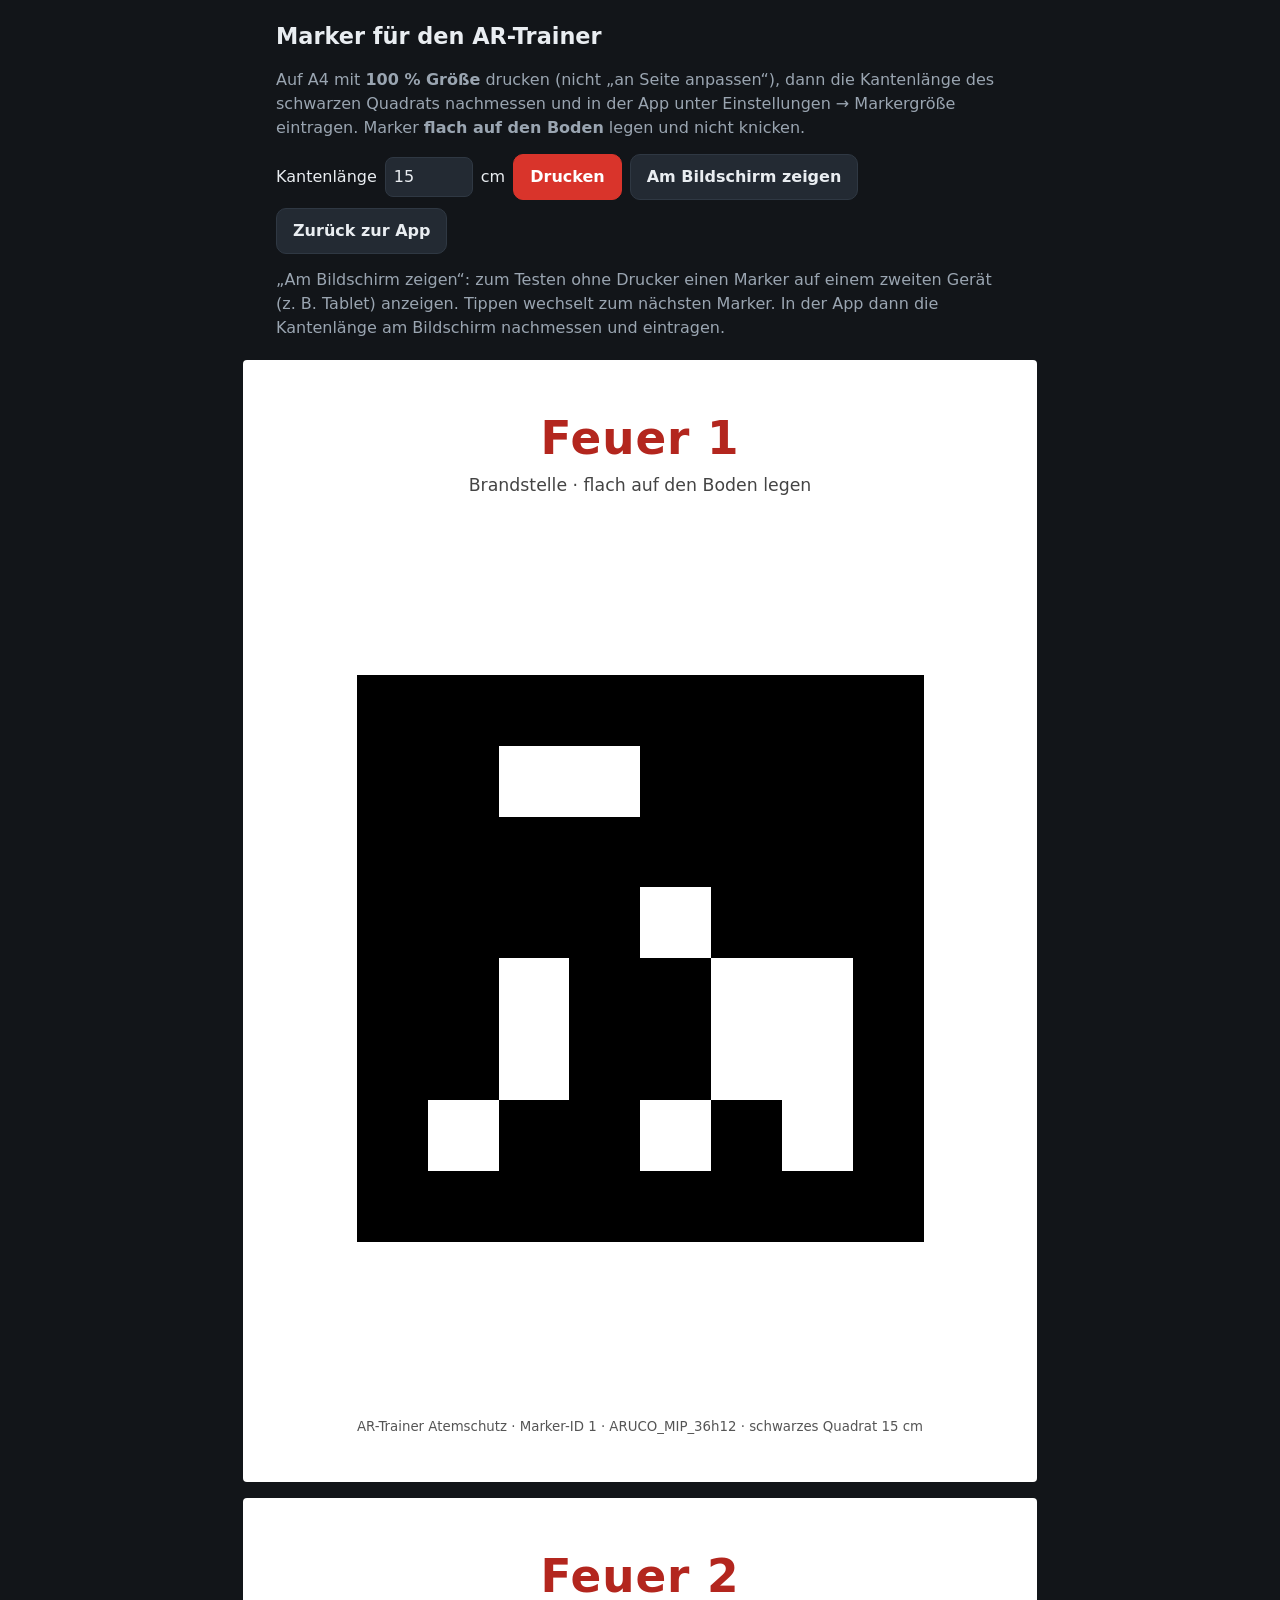
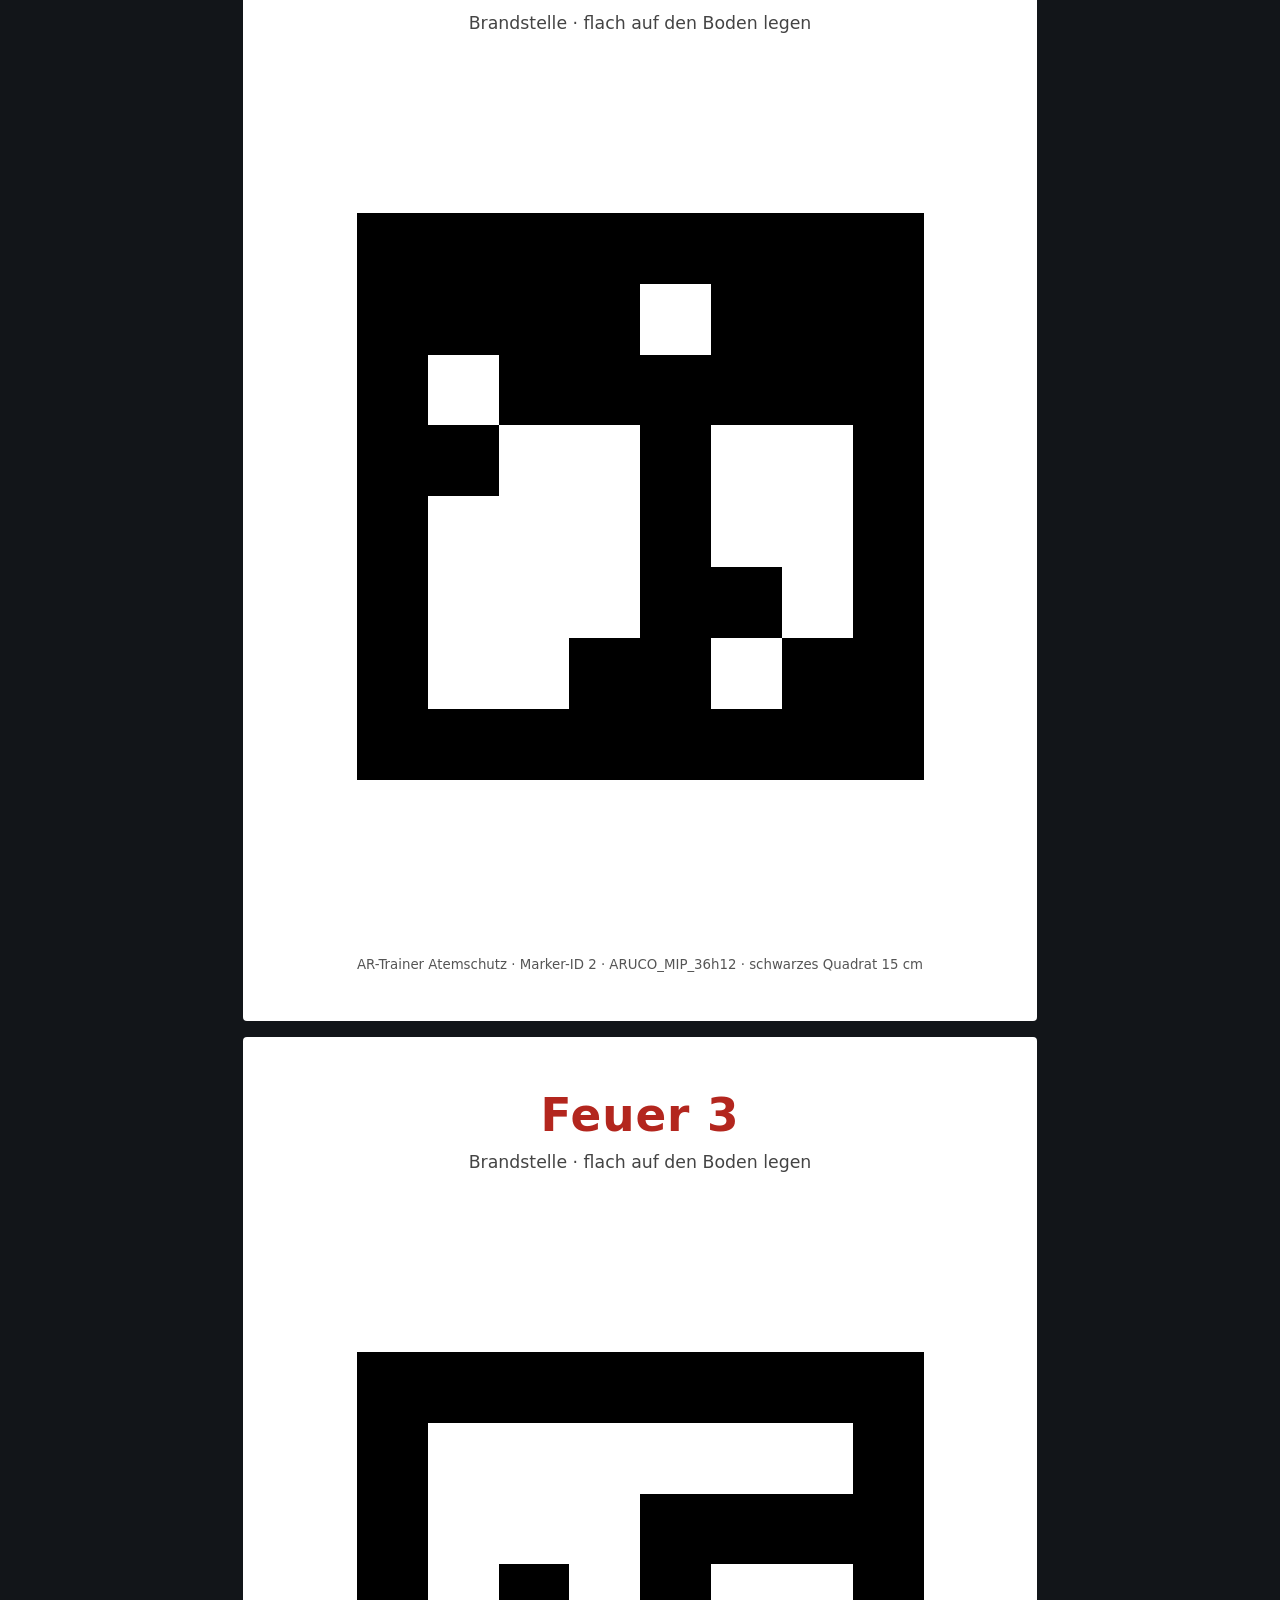
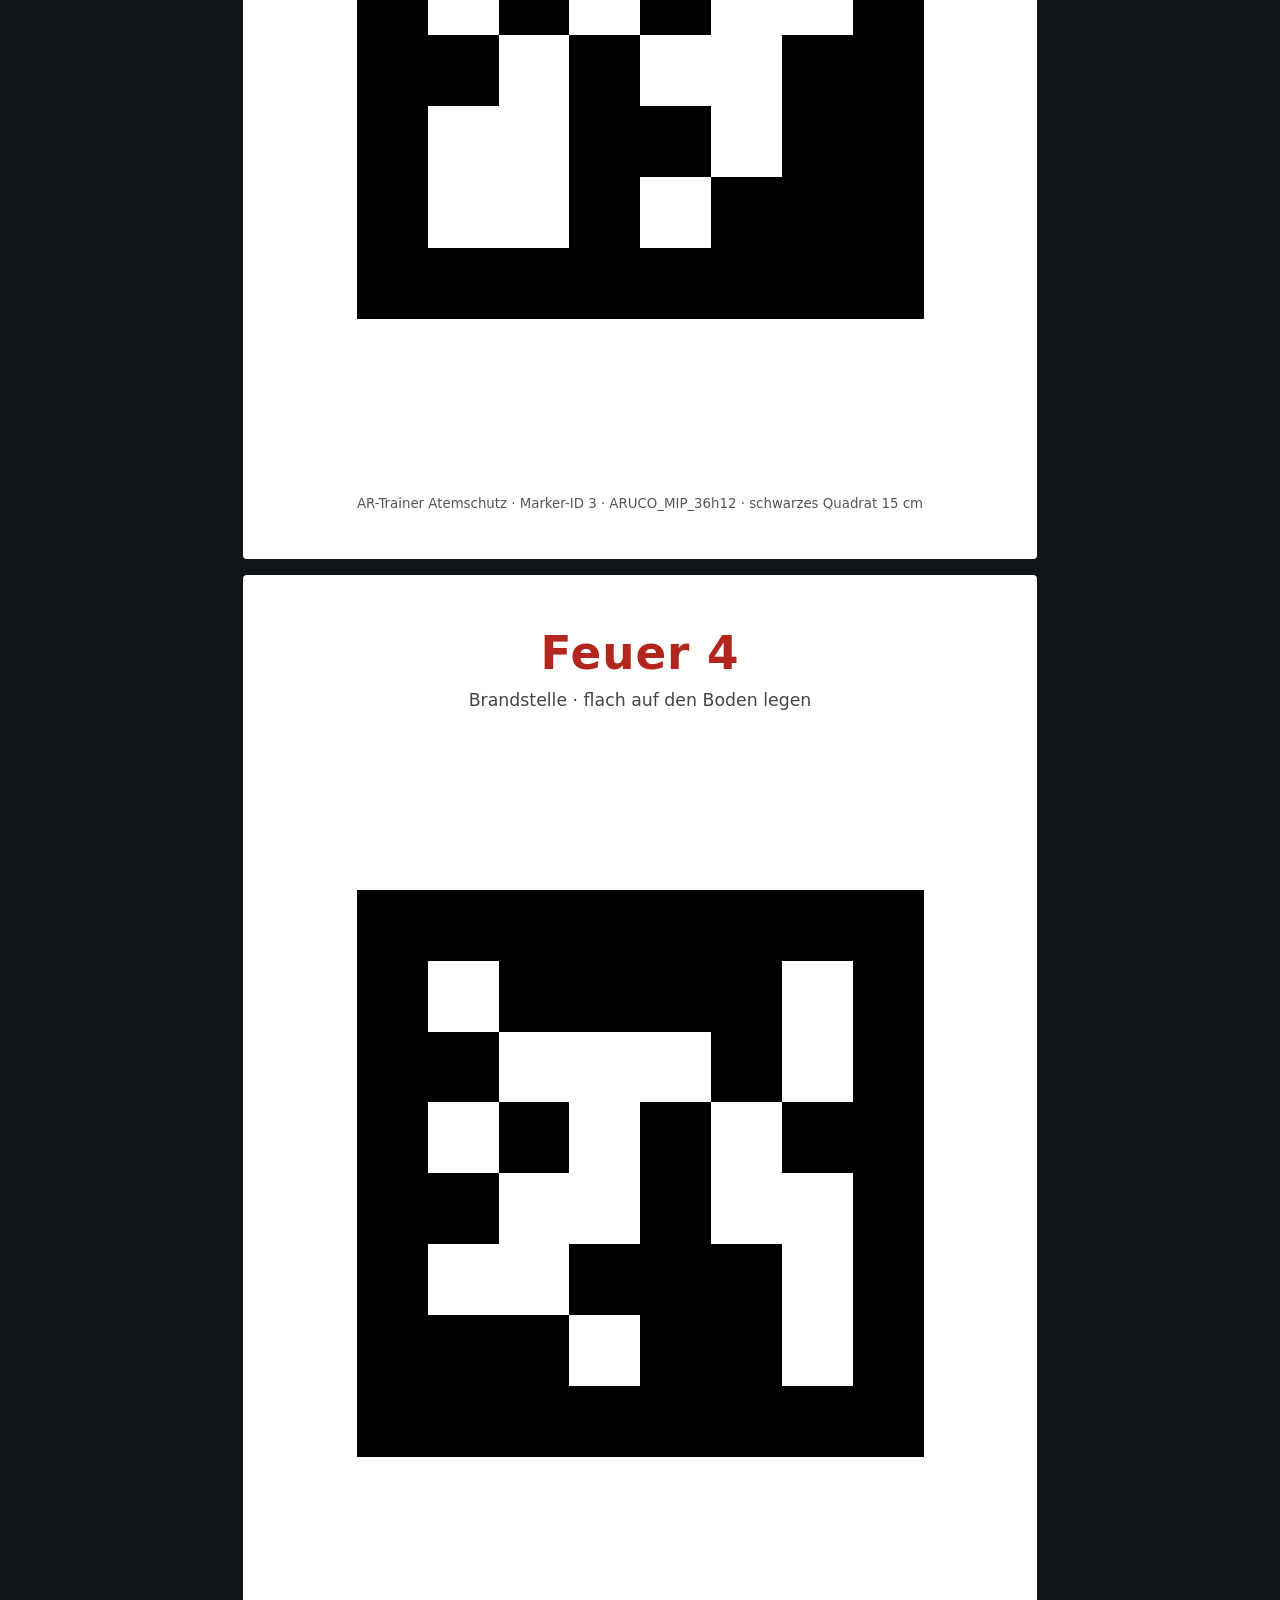
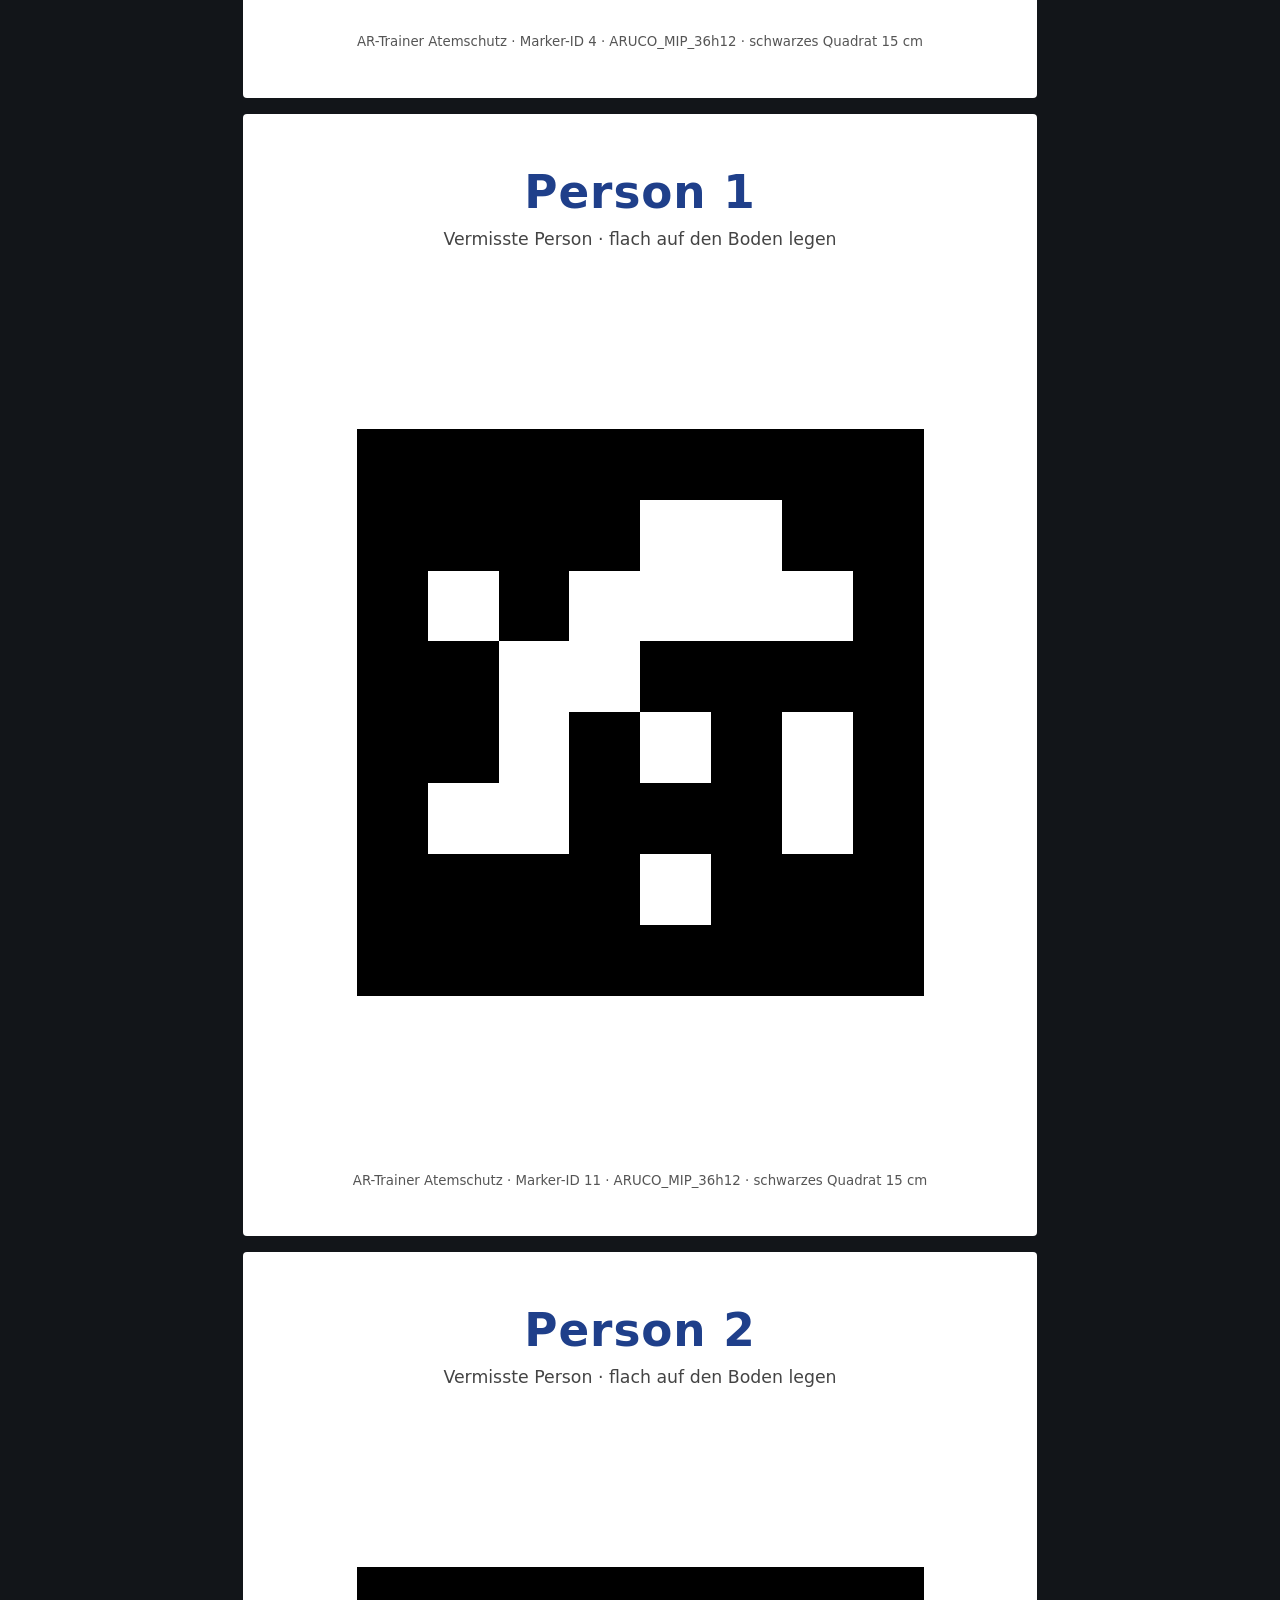
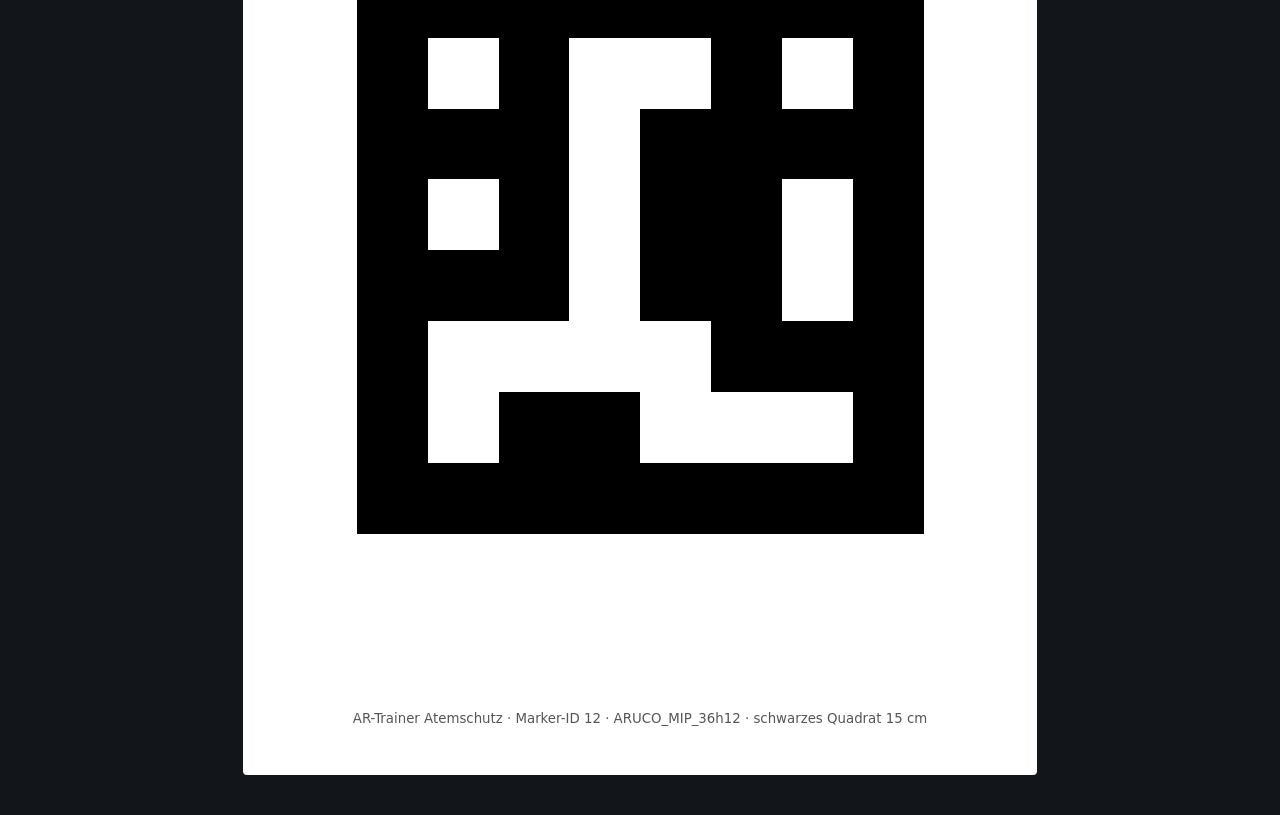
==== marker.html @ 74ca438f "AR-Trainer Atemschutz: PWA-Mockup Browser-based mockup for breathing-apparatus cold training with a " ====
<!doctype html>
<html lang="de">
<head>
  <meta charset="utf-8">
  <meta name="viewport" content="width=device-width,initial-scale=1,viewport-fit=cover">
  <meta name="theme-color" content="#121519">
  <title>Marker – AR-Trainer Atemschutz</title>
  <link rel="icon" href="icons/icon-192.png">
  <style>
    /* Bildschirm: dunkle Bedienleiste wie in der App. Druck: nur die weißen A4-Seiten. */
    :root {
      --bg: #121519;
      --surface: #1b2027;
      --line: #2f3843;
      --text: #e9edf1;
      --muted: #9aa5b1;
      --signal: #d9342b;
      --font: system-ui, -apple-system, "Segoe UI", Roboto, "Helvetica Neue", Arial, sans-serif;
      color-scheme: dark;
    }
    * { box-sizing: border-box; }
    body { margin: 0; background: var(--bg); color: var(--text); font: 16px/1.5 var(--font); }
    .tools { max-width: 760px; margin: 0 auto; padding: 20px 16px; display: grid; gap: 14px; }
    h1 { margin: 0; font-size: 1.4rem; text-wrap: balance; }
    p { margin: 0; color: var(--muted); }
    .row { display: flex; flex-wrap: wrap; gap: 8px; }
    .btn { min-height: 46px; padding: 10px 16px; border-radius: 10px; border: 1px solid var(--line); background: #232a33; color: var(--text); font: 600 1rem var(--font); cursor: pointer; text-decoration: none; display: inline-flex; align-items: center; }
    .btn.primary { background: var(--signal); border-color: var(--signal); color: #fff; }
    .btn:focus-visible { outline: 3px solid #c6f24e; outline-offset: 2px; }
    label { display: flex; gap: 8px; align-items: center; color: var(--text); }
    input[type="number"] { width: 5.5em; min-height: 40px; border-radius: 8px; border: 1px solid var(--line); background: #232a33; color: var(--text); font: inherit; padding: 4px 8px; }
    .pages { display: grid; gap: 16px; justify-items: center; padding: 0 16px 40px; }
    .page {
      width: min(100%, 210mm);
      aspect-ratio: 210 / 297;
      background: #fff;
      color: #111;
      display: grid;
      grid-template-rows: auto 1fr auto;
      justify-items: center;
      align-items: center;
      padding: 12mm 10mm;
      border-radius: 4px;
    }
    .page > div:first-child { text-align: center; }
    .page h2 { margin: 0; font-size: 34pt; letter-spacing: 0.02em; }
    .page .kind { font-size: 13pt; color: #444; text-align: center; }
    .page .code { width: var(--size, 18cm); max-width: 100%; aspect-ratio: 1; }
    .page .code svg { width: 100%; height: 100%; display: block; shape-rendering: crispEdges; }
    .page .meta { font-size: 10pt; color: #555; text-align: center; }
    .page.fire h2 { color: #b3261e; }
    .page.person h2 { color: #1f3f8a; }

    /* Bildschirm-Modus zum Testen ohne Drucker */
    .show { position: fixed; inset: 0; background: #fff; display: grid; place-items: center; z-index: 10; }
    .show .code { width: min(80vmin, 100%); aspect-ratio: 1; }
    .show .code svg { width: 100%; height: 100%; shape-rendering: crispEdges; }
    .show .cap { position: fixed; bottom: 12px; left: 0; right: 0; text-align: center; color: #333; font: 600 1.1rem var(--font); }

    @media print {
      @page { size: A4 portrait; margin: 0; }
      body { background: #fff; }
      .tools, .show { display: none !important; }
      .pages { padding: 0; gap: 0; }
      .page { width: 210mm; height: 297mm; aspect-ratio: auto; border-radius: 0; break-after: page; }
      .page .code { max-width: none; }
    }
  </style>
</head>
<body>
  <div class="tools">
    <h1>Marker für den AR-Trainer</h1>
    <p>Auf A4 mit <strong>100 % Größe</strong> drucken (nicht „an Seite anpassen“), dann die Kantenlänge des schwarzen Quadrats nachmessen und in der App unter Einstellungen → Markergröße eintragen. Marker <strong>flach auf den Boden</strong> legen und nicht knicken.</p>
    <div class="row">
      <label for="size">Kantenlänge <input id="size" type="number" min="5" max="15" step="0.5" value="15"> cm</label>
      <button id="btn-print" class="btn primary" type="button">Drucken</button>
      <button id="btn-show" class="btn" type="button">Am Bildschirm zeigen</button>
      <a class="btn" href="./">Zurück zur App</a>
    </div>
    <p>„Am Bildschirm zeigen“: zum Testen ohne Drucker einen Marker auf einem zweiten Gerät (z. B. Tablet) anzeigen. Tippen wechselt zum nächsten Marker. In der App dann die Kantenlänge am Bildschirm nachmessen und eintragen.</p>
  </div>
  <div id="pages" class="pages"></div>

  <script src="vendor/cv.js"></script>
  <script src="vendor/aruco.js"></script>
  <script type="module">
    import { MARKERS, MARKER_DICTIONARY } from './markers.js';

    const dict = new AR.Dictionary(MARKER_DICTIONARY);
    const pages = document.getElementById('pages');
    const sizeInput = document.getElementById('size');
    const TEXT = {
      fire: 'Brandstelle · flach auf den Boden legen',
      person: 'Vermisste Person · flach auf den Boden legen',
    };

    function svgFor(id) {
      return dict.generateSVG(id).replace('<svg ', '<svg role="img" aria-label="Marker ' + id + '" ');
    }

    function build() {
      pages.textContent = '';
      // Das SVG enthält rundum einen weißen Rand von 1 Feld; die schwarze Fläche soll die eingestellte Größe haben.
      const cells = dict.markSize + 2;
      const blackCm = Number(sizeInput.value) || 15;
      const totalCm = (blackCm * cells) / dict.markSize;
      for (const m of MARKERS) {
        const page = document.createElement('section');
        page.className = `page ${m.kind}`;
        page.innerHTML = `
          <div><h2></h2><div class="kind"></div></div>
          <div class="code" style="--size:${totalCm}cm">${svgFor(m.id)}</div>
          <div class="meta"></div>`;
        page.querySelector('h2').textContent = m.label;
        page.querySelector('.kind').textContent = TEXT[m.kind];
        page.querySelector('.meta').textContent = `AR-Trainer Atemschutz · Marker-ID ${m.id} · ${MARKER_DICTIONARY} · schwarzes Quadrat ${blackCm} cm`;
        pages.append(page);
      }
    }

    function showOnScreen(index = 0) {
      const m = MARKERS[index % MARKERS.length];
      let layer = document.querySelector('.show');
      if (!layer) {
        layer = document.createElement('div');
        layer.className = 'show';
        layer.addEventListener('click', () => showOnScreen(Number(layer.dataset.i) + 1));
        document.body.append(layer);
      }
      layer.dataset.i = String(index % MARKERS.length);
      layer.innerHTML = `<div class="code">${svgFor(m.id)}</div><div class="cap"></div>`;
      layer.querySelector('.cap').textContent = `${m.label} – tippen für den nächsten Marker, Zurück-Taste zum Beenden`;
    }

    sizeInput.addEventListener('change', build);
    document.getElementById('btn-print').addEventListener('click', () => window.print());
    document.getElementById('btn-show').addEventListener('click', () => {
      history.pushState({ show: true }, '');
      showOnScreen(0);
    });
    window.addEventListener('popstate', () => document.querySelector('.show')?.remove());
    build();
  </script>
</body>
</html>
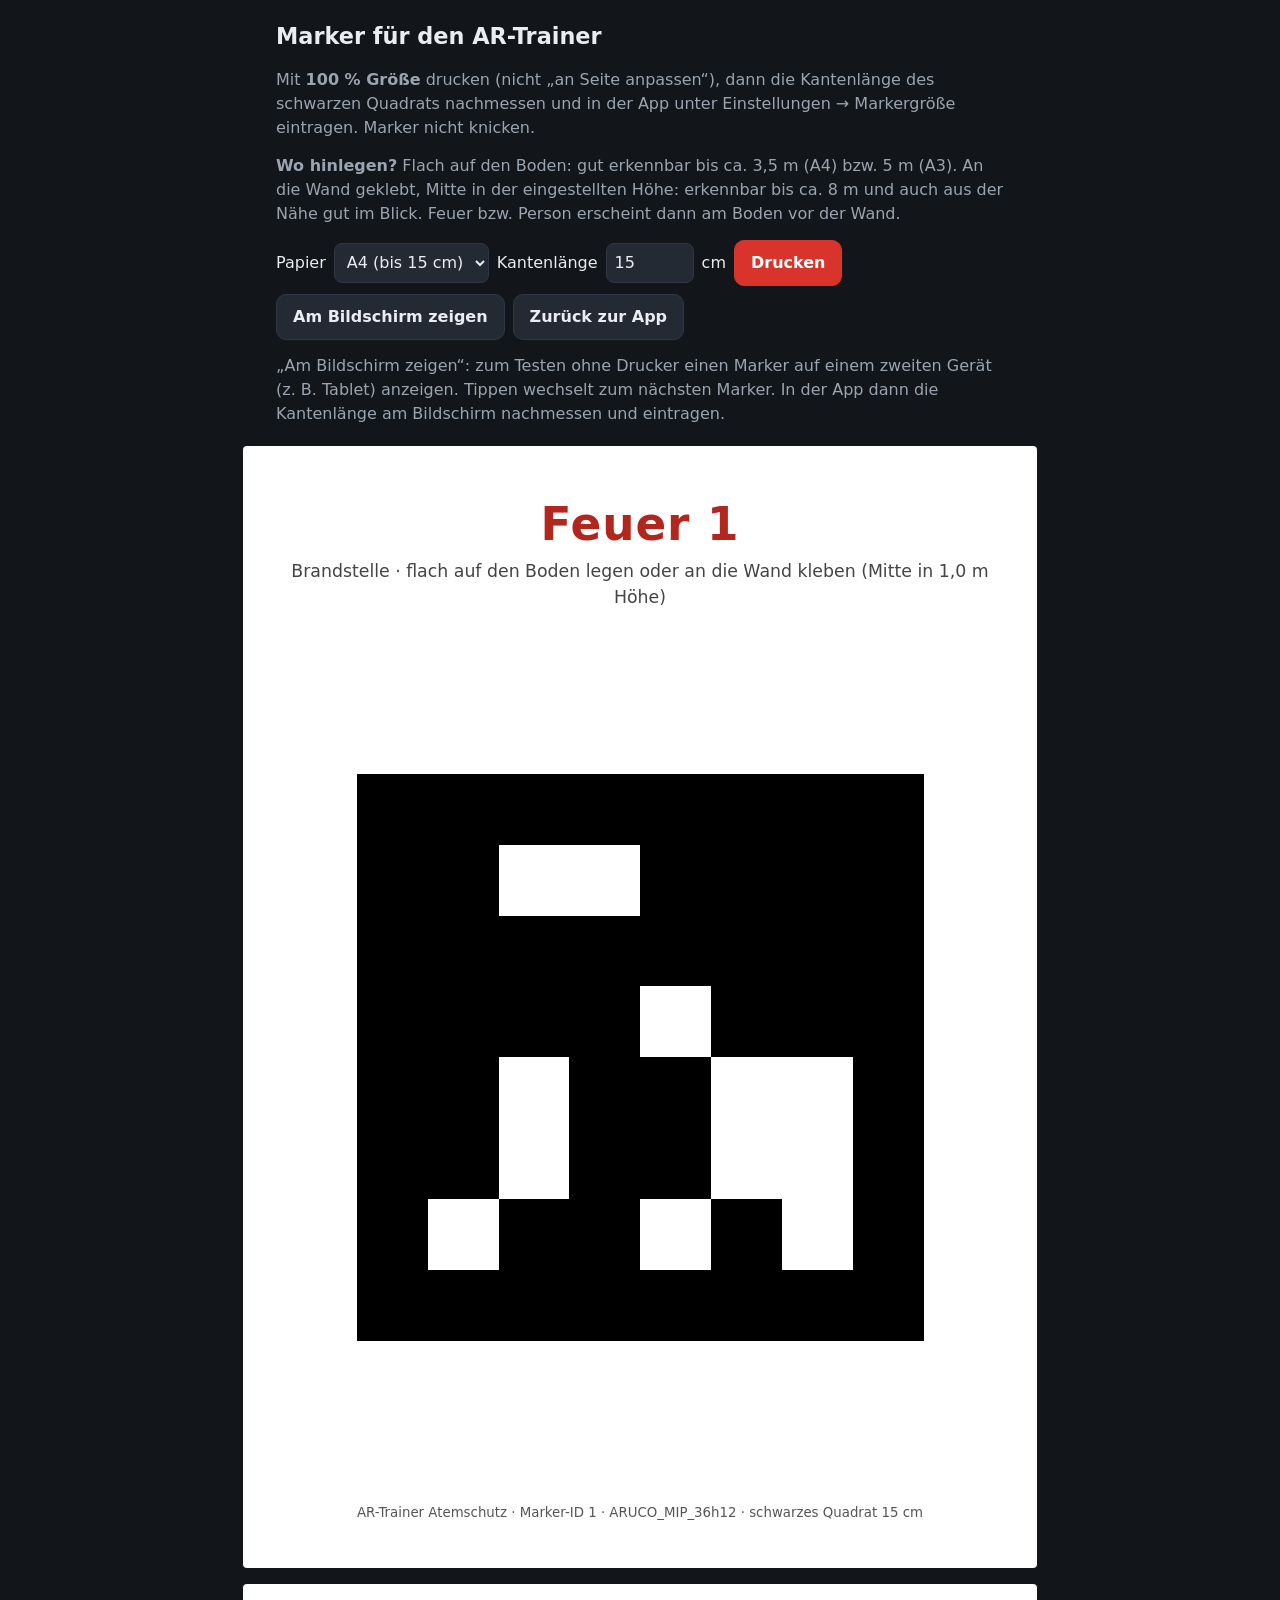
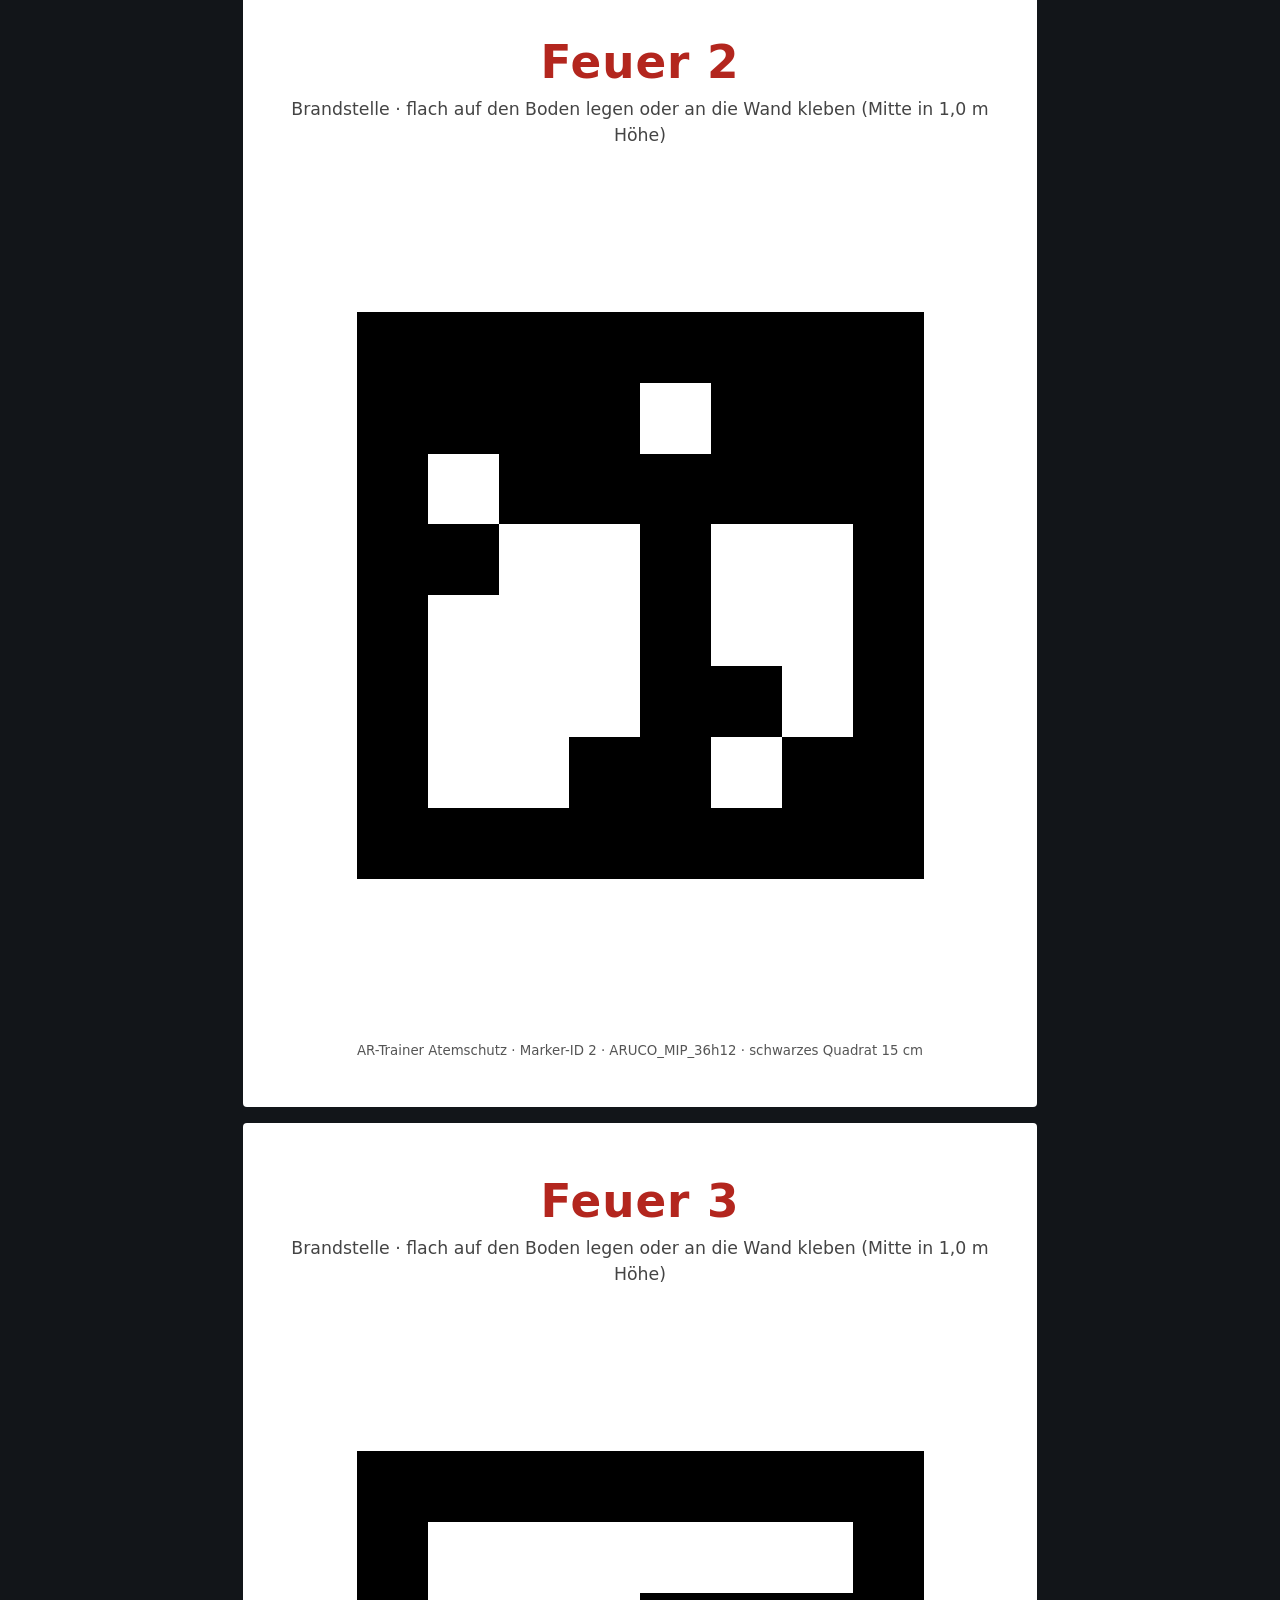
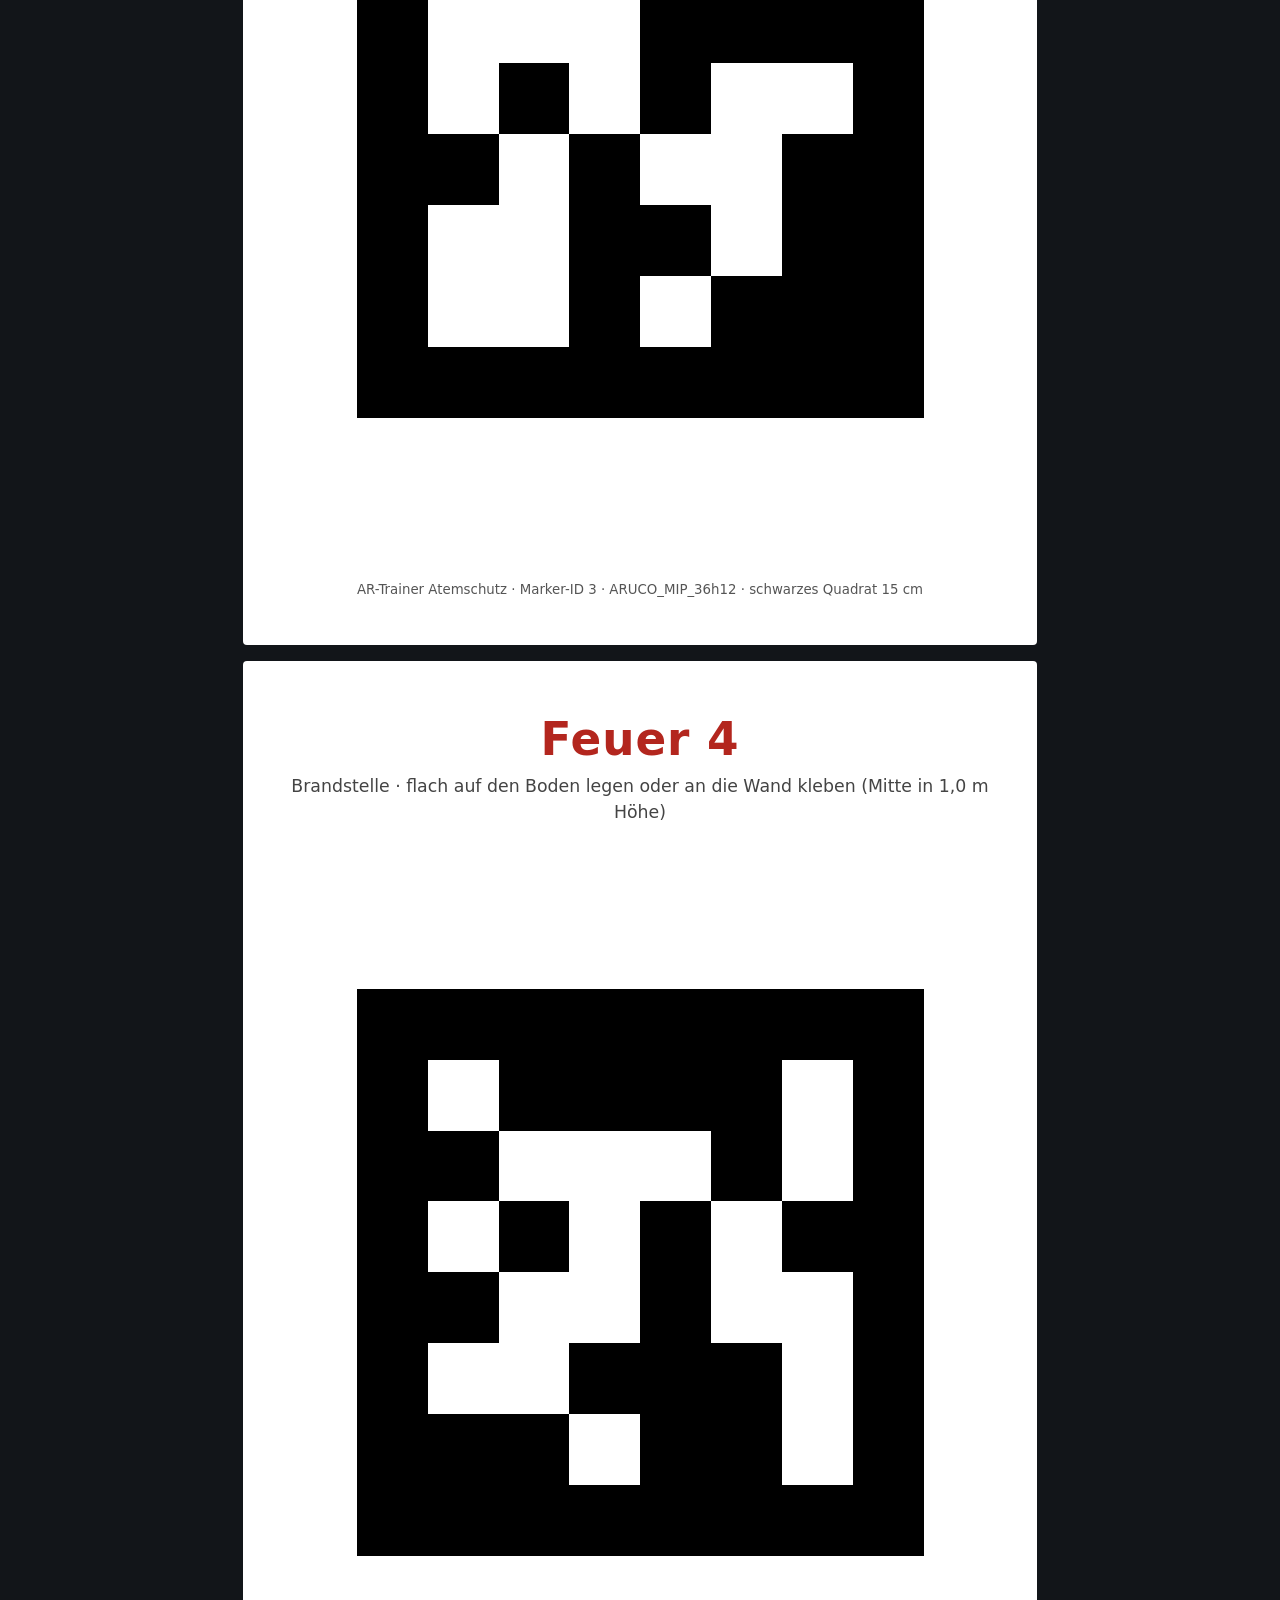
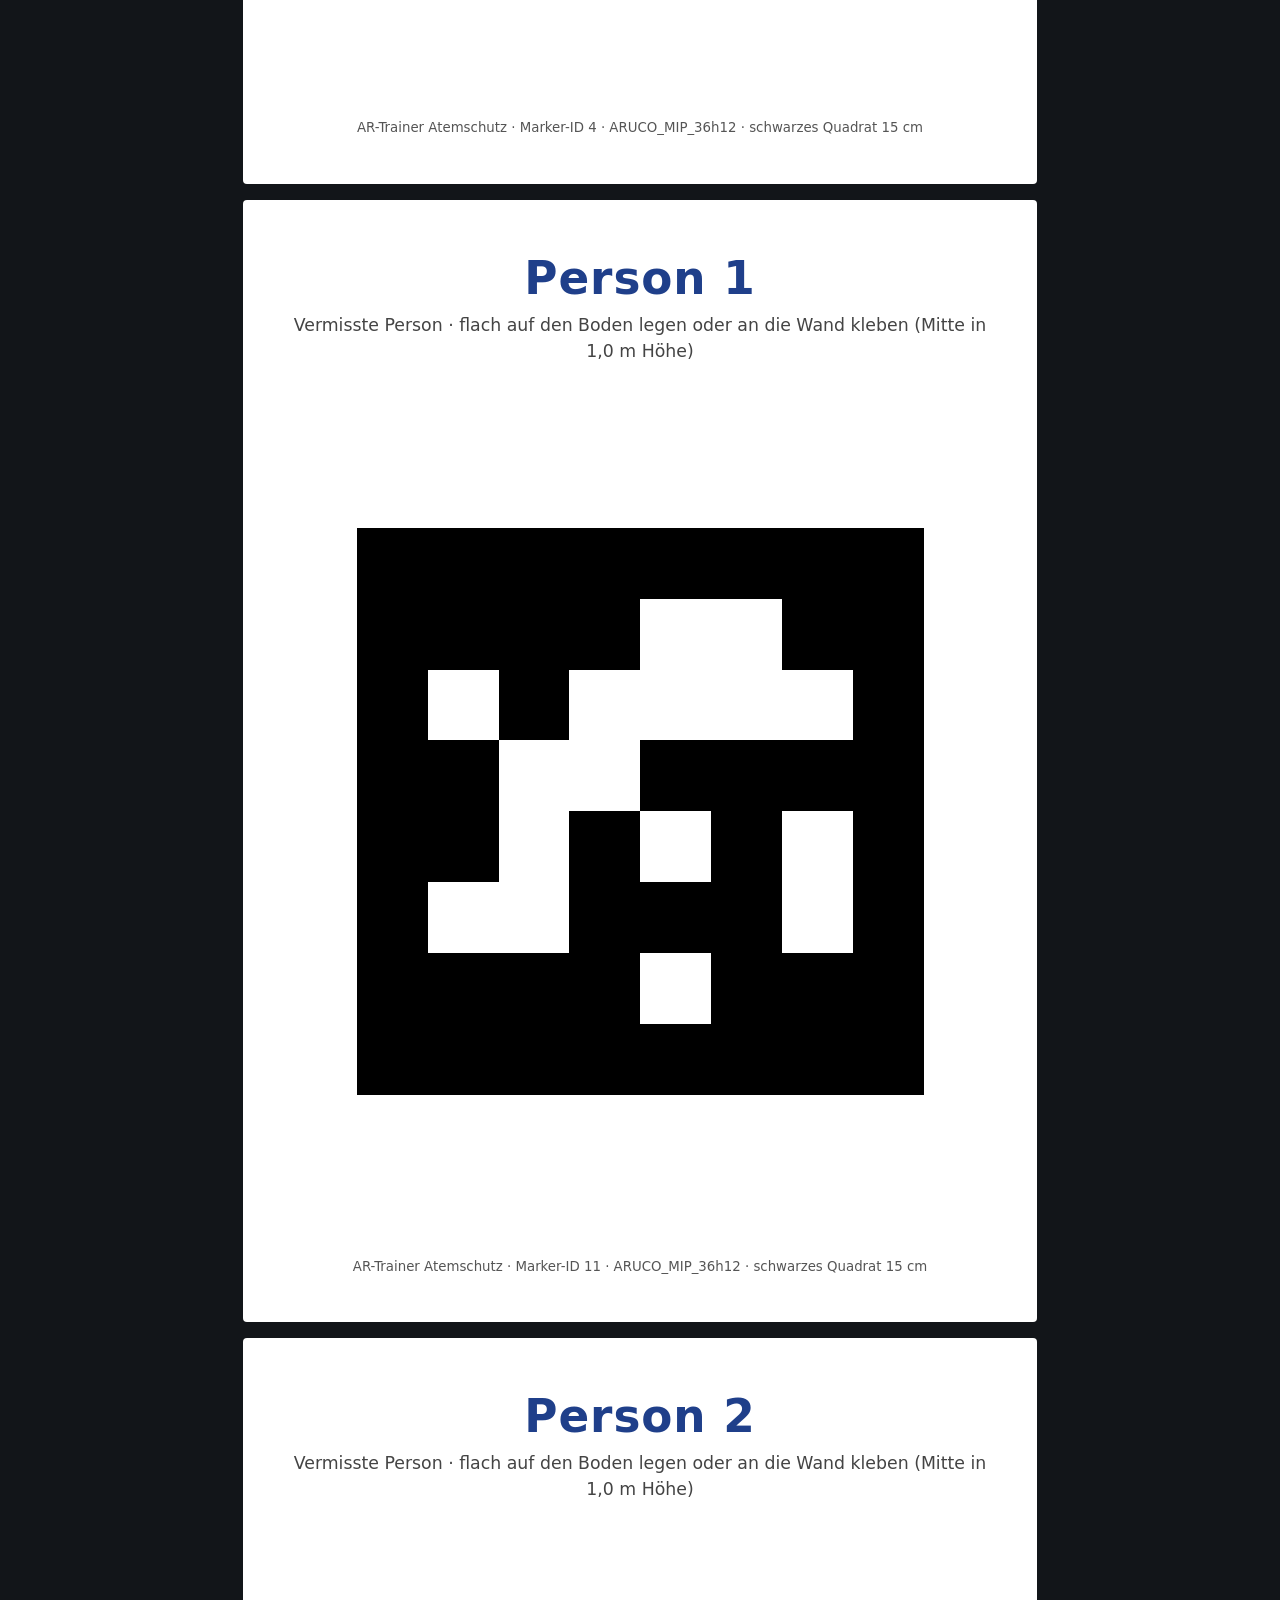
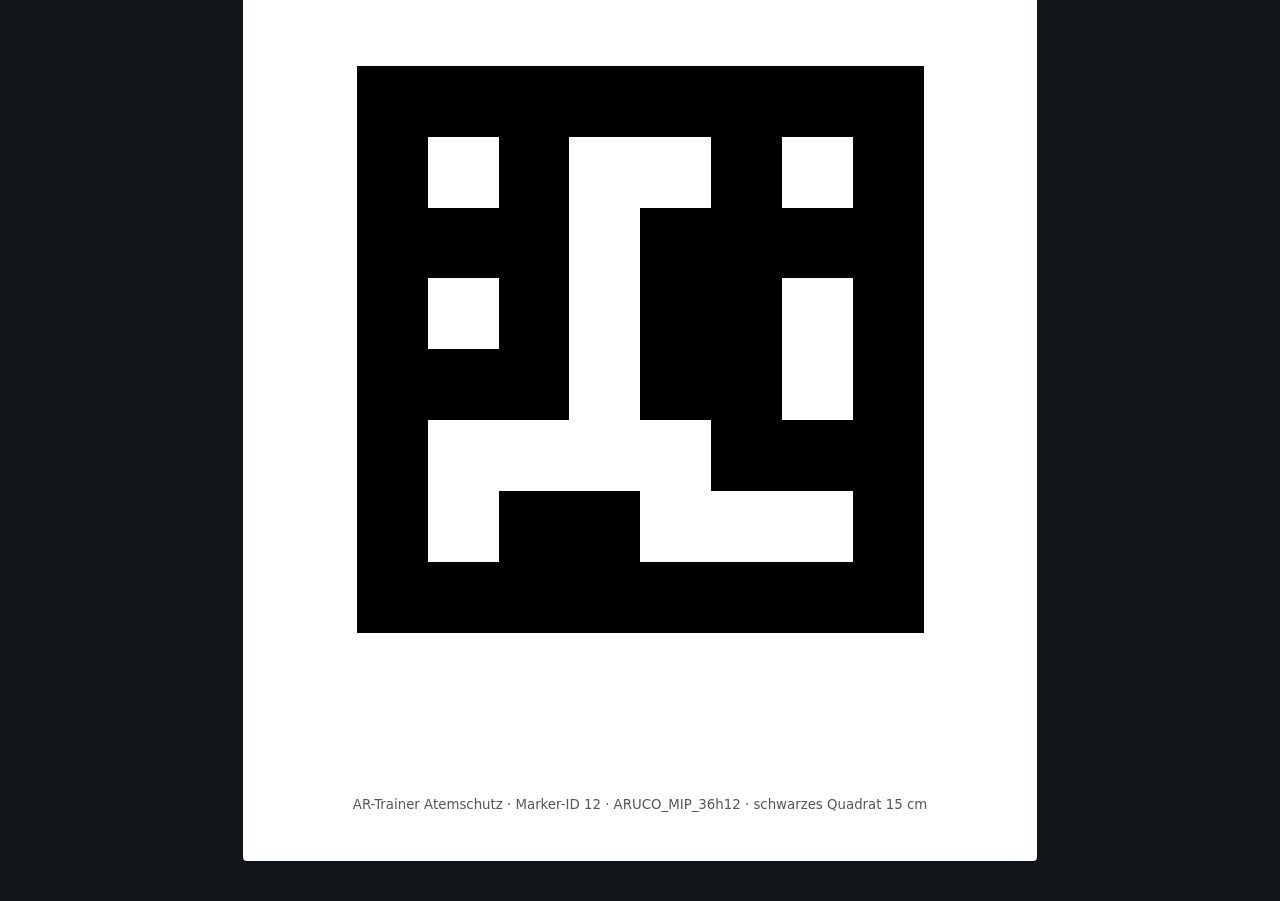
==== commit aef10038: "Fix marker range: fires now shrink and grow with distance The marker library dropped near-identical " ====
--- a/marker.html
+++ b/marker.html
@@ -28,10 +28,11 @@
     .btn.primary { background: var(--signal); border-color: var(--signal); color: #fff; }
     .btn:focus-visible { outline: 3px solid #c6f24e; outline-offset: 2px; }
     label { display: flex; gap: 8px; align-items: center; color: var(--text); }
+    select { min-height: 40px; border-radius: 8px; border: 1px solid var(--line); background: #232a33; color: var(--text); font: inherit; padding: 4px 8px; }
     input[type="number"] { width: 5.5em; min-height: 40px; border-radius: 8px; border: 1px solid var(--line); background: #232a33; color: var(--text); font: inherit; padding: 4px 8px; }
     .pages { display: grid; gap: 16px; justify-items: center; padding: 0 16px 40px; }
     .page {
-      width: min(100%, 210mm);
+      width: min(100%, var(--page-w, 210mm));
       aspect-ratio: 210 / 297;
       background: #fff;
       color: #111;
@@ -58,11 +59,10 @@
     .show .cap { position: fixed; bottom: 12px; left: 0; right: 0; text-align: center; color: #333; font: 600 1.1rem var(--font); }
 
     @media print {
-      @page { size: A4 portrait; margin: 0; }
       body { background: #fff; }
       .tools, .show { display: none !important; }
       .pages { padding: 0; gap: 0; }
-      .page { width: 210mm; height: 297mm; aspect-ratio: auto; border-radius: 0; break-after: page; }
+      .page { width: var(--page-w, 210mm); height: var(--page-h, 297mm); aspect-ratio: auto; border-radius: 0; break-after: page; }
       .page .code { max-width: none; }
     }
   </style>
@@ -70,8 +70,10 @@
 <body>
   <div class="tools">
     <h1>Marker für den AR-Trainer</h1>
-    <p>Auf A4 mit <strong>100 % Größe</strong> drucken (nicht „an Seite anpassen“), dann die Kantenlänge des schwarzen Quadrats nachmessen und in der App unter Einstellungen → Markergröße eintragen. Marker <strong>flach auf den Boden</strong> legen und nicht knicken.</p>
+    <p>Mit <strong>100 % Größe</strong> drucken (nicht „an Seite anpassen“), dann die Kantenlänge des schwarzen Quadrats nachmessen und in der App unter Einstellungen → Markergröße eintragen. Marker nicht knicken.</p>
+    <p><strong>Wo hinlegen?</strong> Flach auf den Boden: gut erkennbar bis ca. 3,5 m (A4) bzw. 5 m (A3). An die Wand geklebt, Mitte in der eingestellten Höhe: erkennbar bis ca. 8 m und auch aus der Nähe gut im Blick. Feuer bzw. Person erscheint dann am Boden vor der Wand.</p>
     <div class="row">
+      <label for="paper">Papier <select id="paper"><option value="A4">A4 (bis 15 cm)</option><option value="A3">A3 (bis 22 cm)</option></select></label>
       <label for="size">Kantenlänge <input id="size" type="number" min="5" max="15" step="0.5" value="15"> cm</label>
       <button id="btn-print" class="btn primary" type="button">Drucken</button>
       <button id="btn-show" class="btn" type="button">Am Bildschirm zeigen</button>
@@ -89,9 +91,22 @@
     const dict = new AR.Dictionary(MARKER_DICTIONARY);
     const pages = document.getElementById('pages');
     const sizeInput = document.getElementById('size');
+    const paperSelect = document.getElementById('paper');
+    const PAPER = { A4: { w: 210, h: 297, max: 15 }, A3: { w: 297, h: 420, max: 22 } };
+    const pageStyle = document.createElement('style');
+    document.head.append(pageStyle);
+    // Höhe der Wandmarker aus den App-Einstellungen übernehmen, falls vorhanden.
+    let wallHeight = 1;
+    try {
+      const saved = JSON.parse(localStorage.getItem('ar-trainer-settings-v1') || '{}');
+      if (saved.wallHeight) wallHeight = saved.wallHeight;
+    } catch {
+      // Ohne gespeicherte Einstellungen gilt 1,0 m.
+    }
+    const wallText = `${wallHeight.toFixed(2).replace('.', ',').replace(/0$/, '')} m`;
     const TEXT = {
-      fire: 'Brandstelle · flach auf den Boden legen',
-      person: 'Vermisste Person · flach auf den Boden legen',
+      fire: `Brandstelle · flach auf den Boden legen oder an die Wand kleben (Mitte in ${wallText} Höhe)`,
+      person: `Vermisste Person · flach auf den Boden legen oder an die Wand kleben (Mitte in ${wallText} Höhe)`,
     };
 
     function svgFor(id) {
@@ -99,6 +114,12 @@
     }
 
     function build() {
+      const paper = PAPER[paperSelect.value] || PAPER.A4;
+      sizeInput.max = paper.max;
+      if (Number(sizeInput.value) > paper.max) sizeInput.value = paper.max;
+      document.documentElement.style.setProperty('--page-w', `${paper.w}mm`);
+      document.documentElement.style.setProperty('--page-h', `${paper.h}mm`);
+      pageStyle.textContent = `@media print { @page { size: ${paperSelect.value} portrait; margin: 0; } }`;
       pages.textContent = '';
       // Das SVG enthält rundum einen weißen Rand von 1 Feld; die schwarze Fläche soll die eingestellte Größe haben.
       const cells = dict.markSize + 2;
@@ -133,6 +154,10 @@
     }
 
     sizeInput.addEventListener('change', build);
+    paperSelect.addEventListener('change', () => {
+      sizeInput.value = PAPER[paperSelect.value].max;
+      build();
+    });
     document.getElementById('btn-print').addEventListener('click', () => window.print());
     document.getElementById('btn-show').addEventListener('click', () => {
       history.pushState({ show: true }, '');
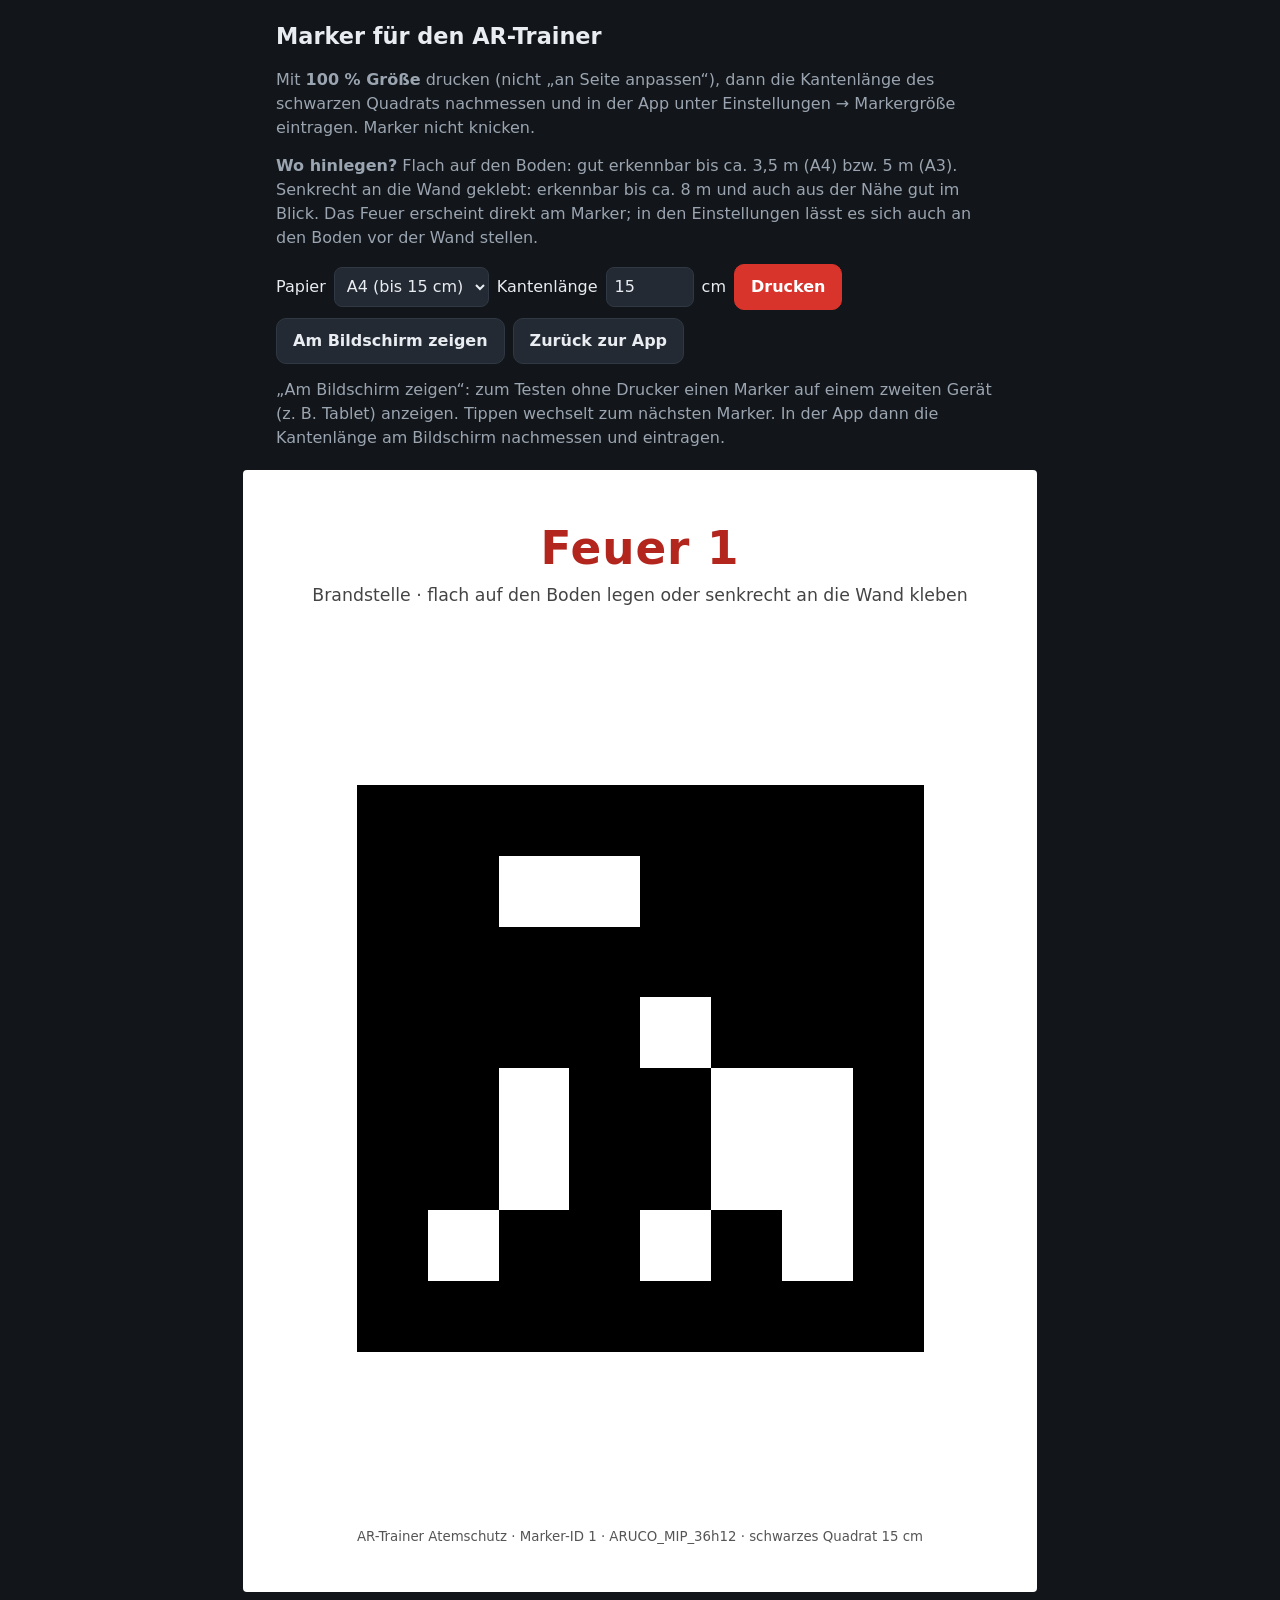
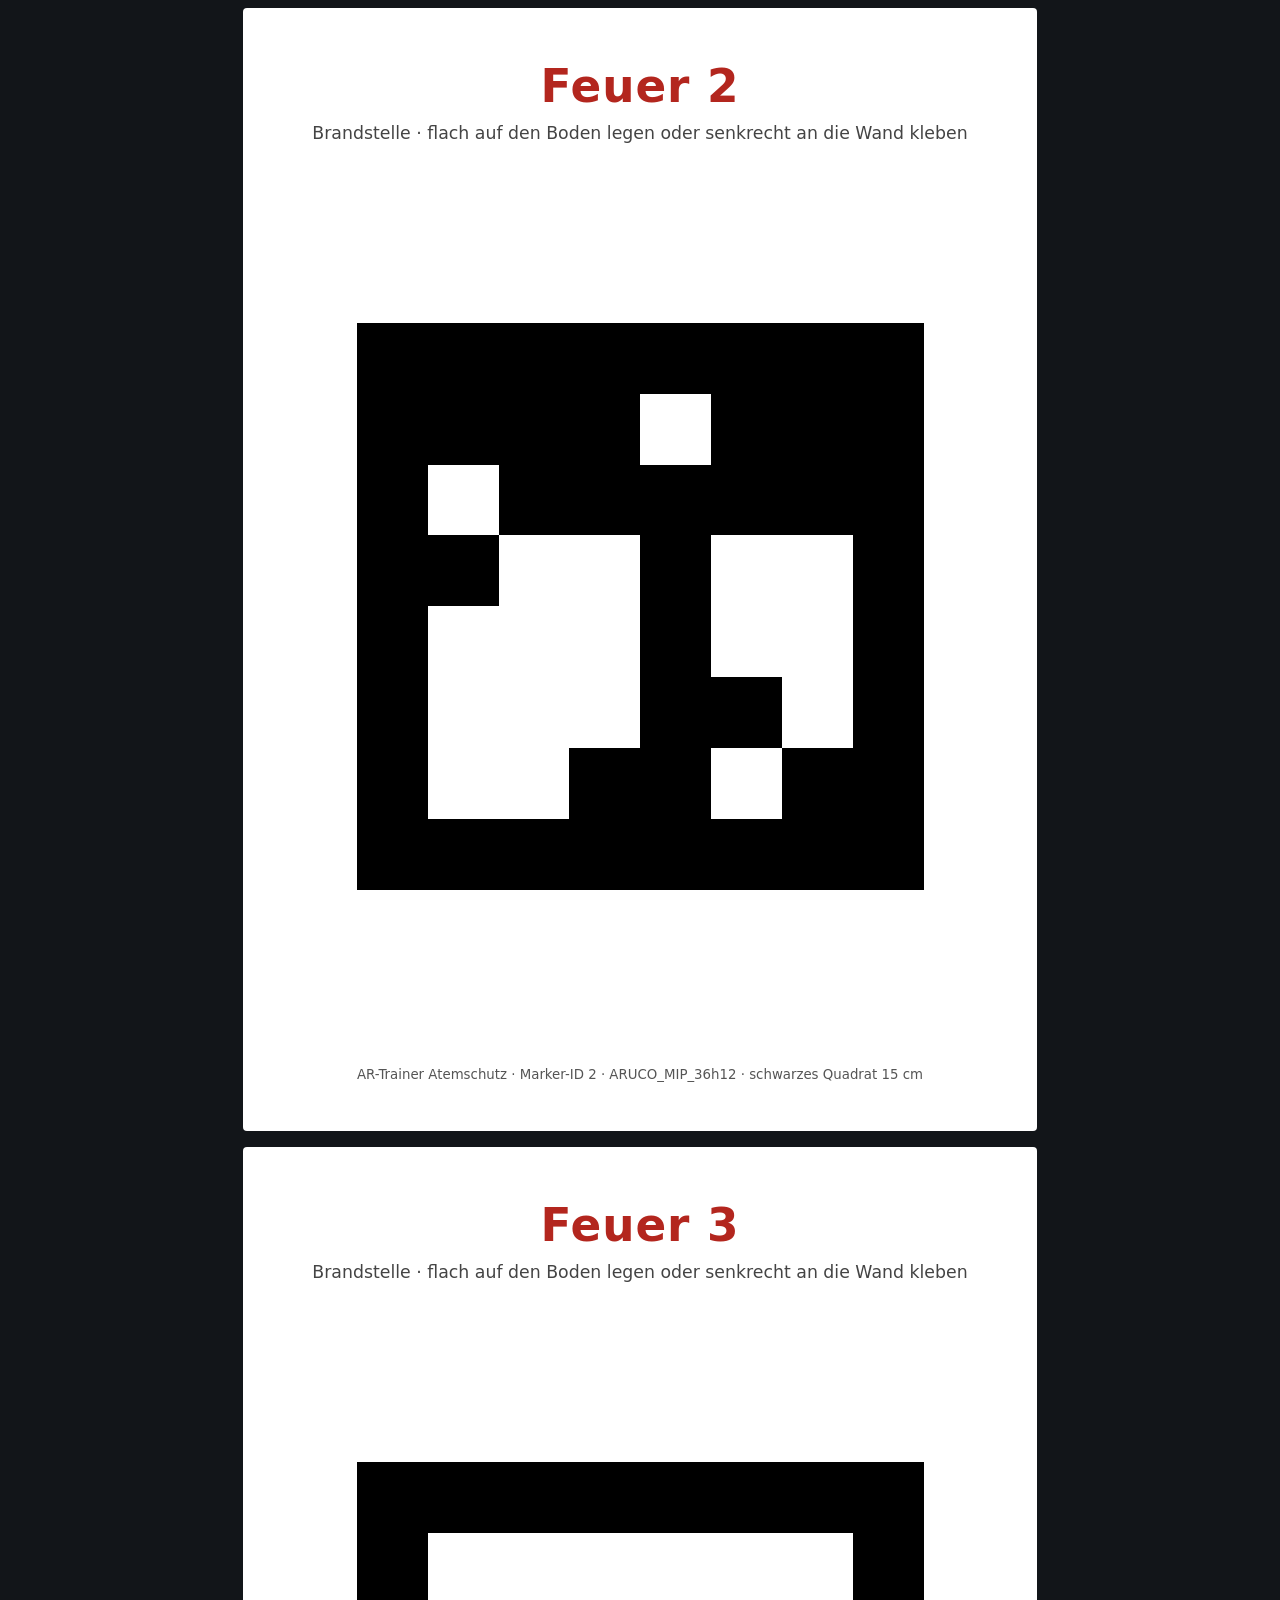
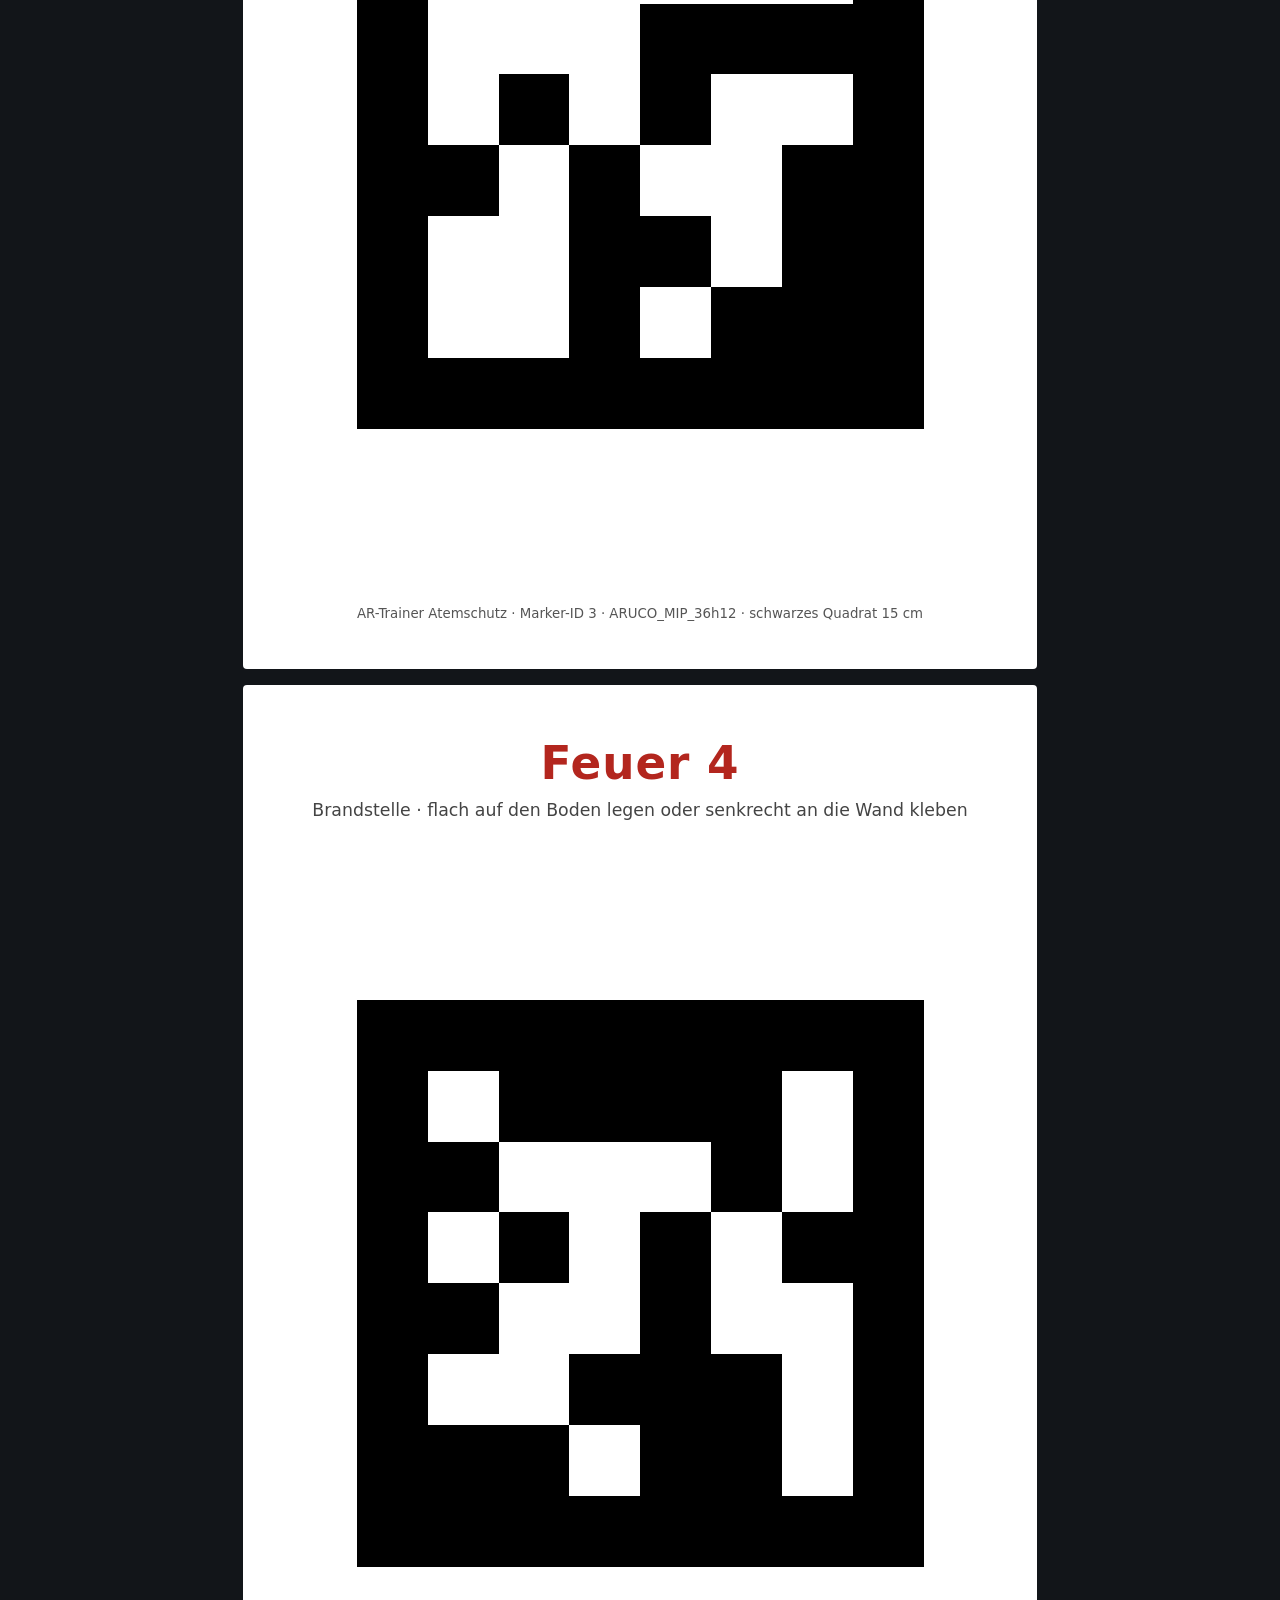
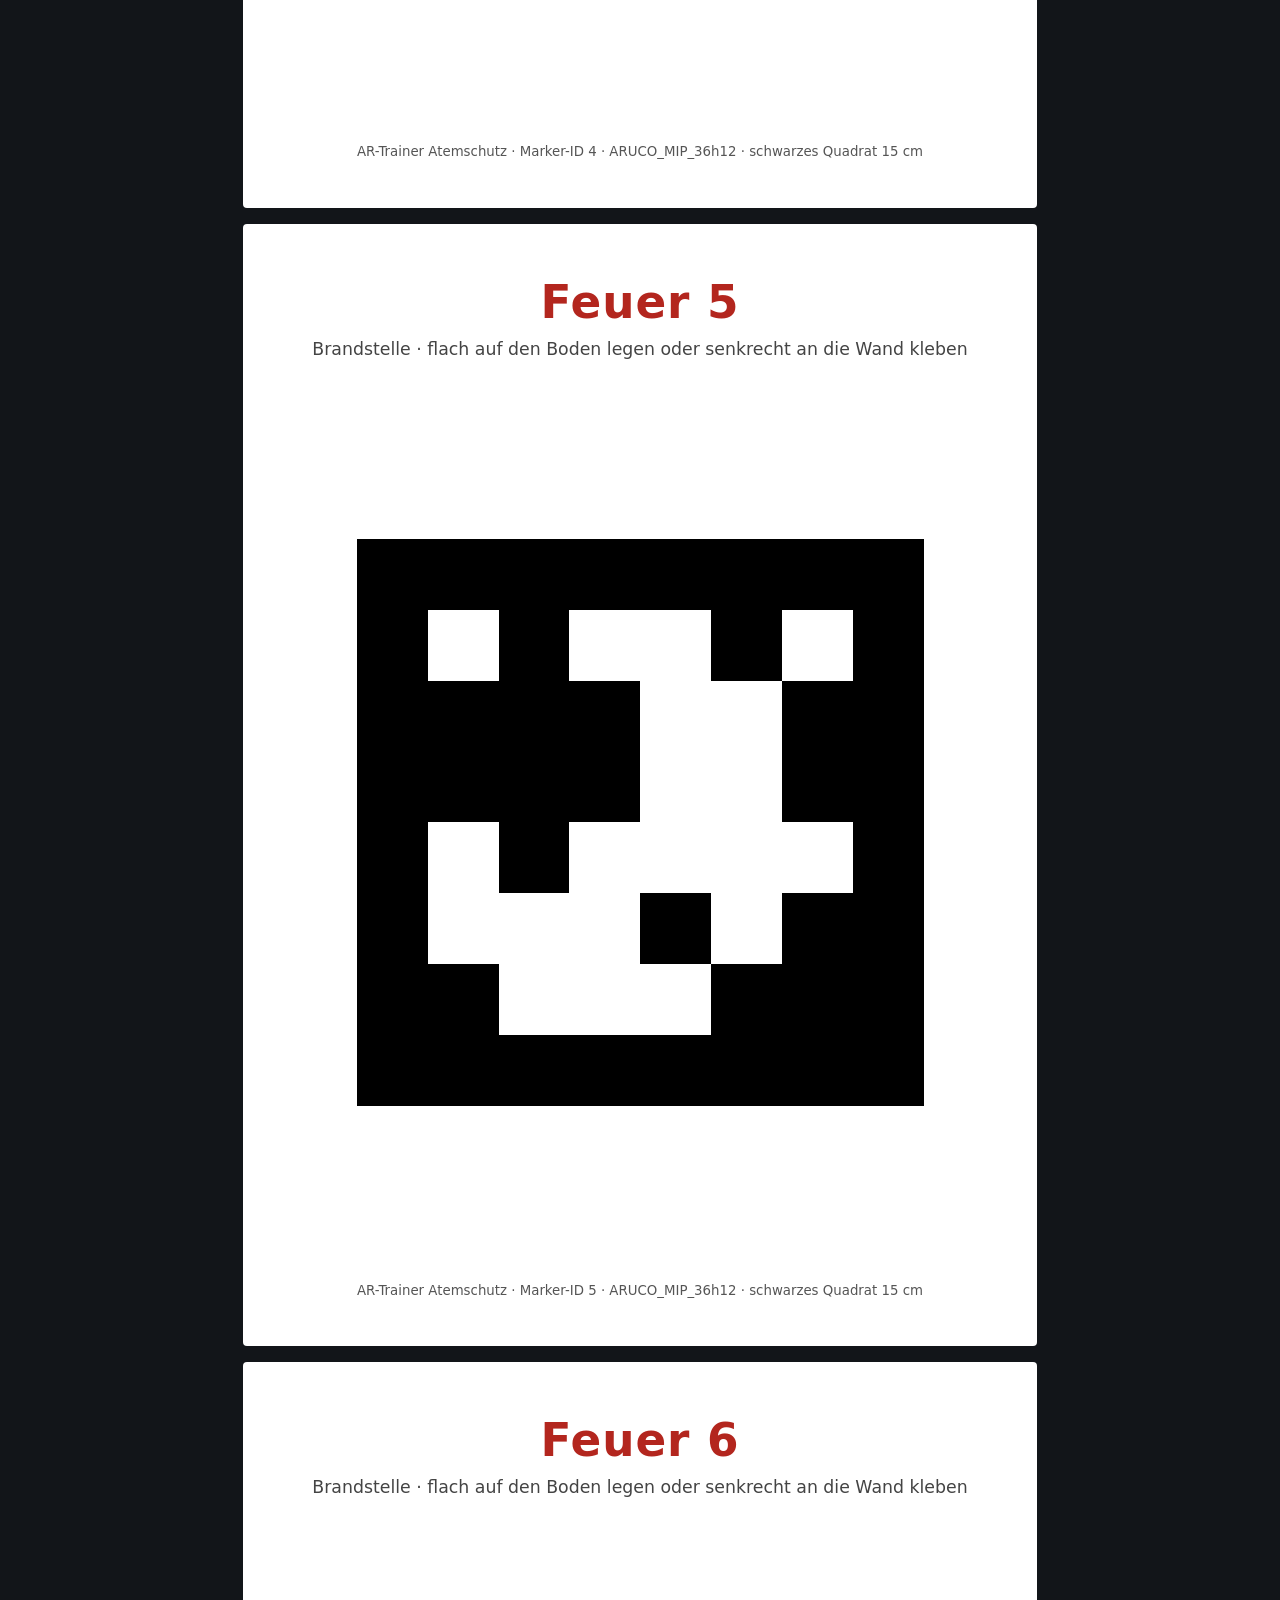
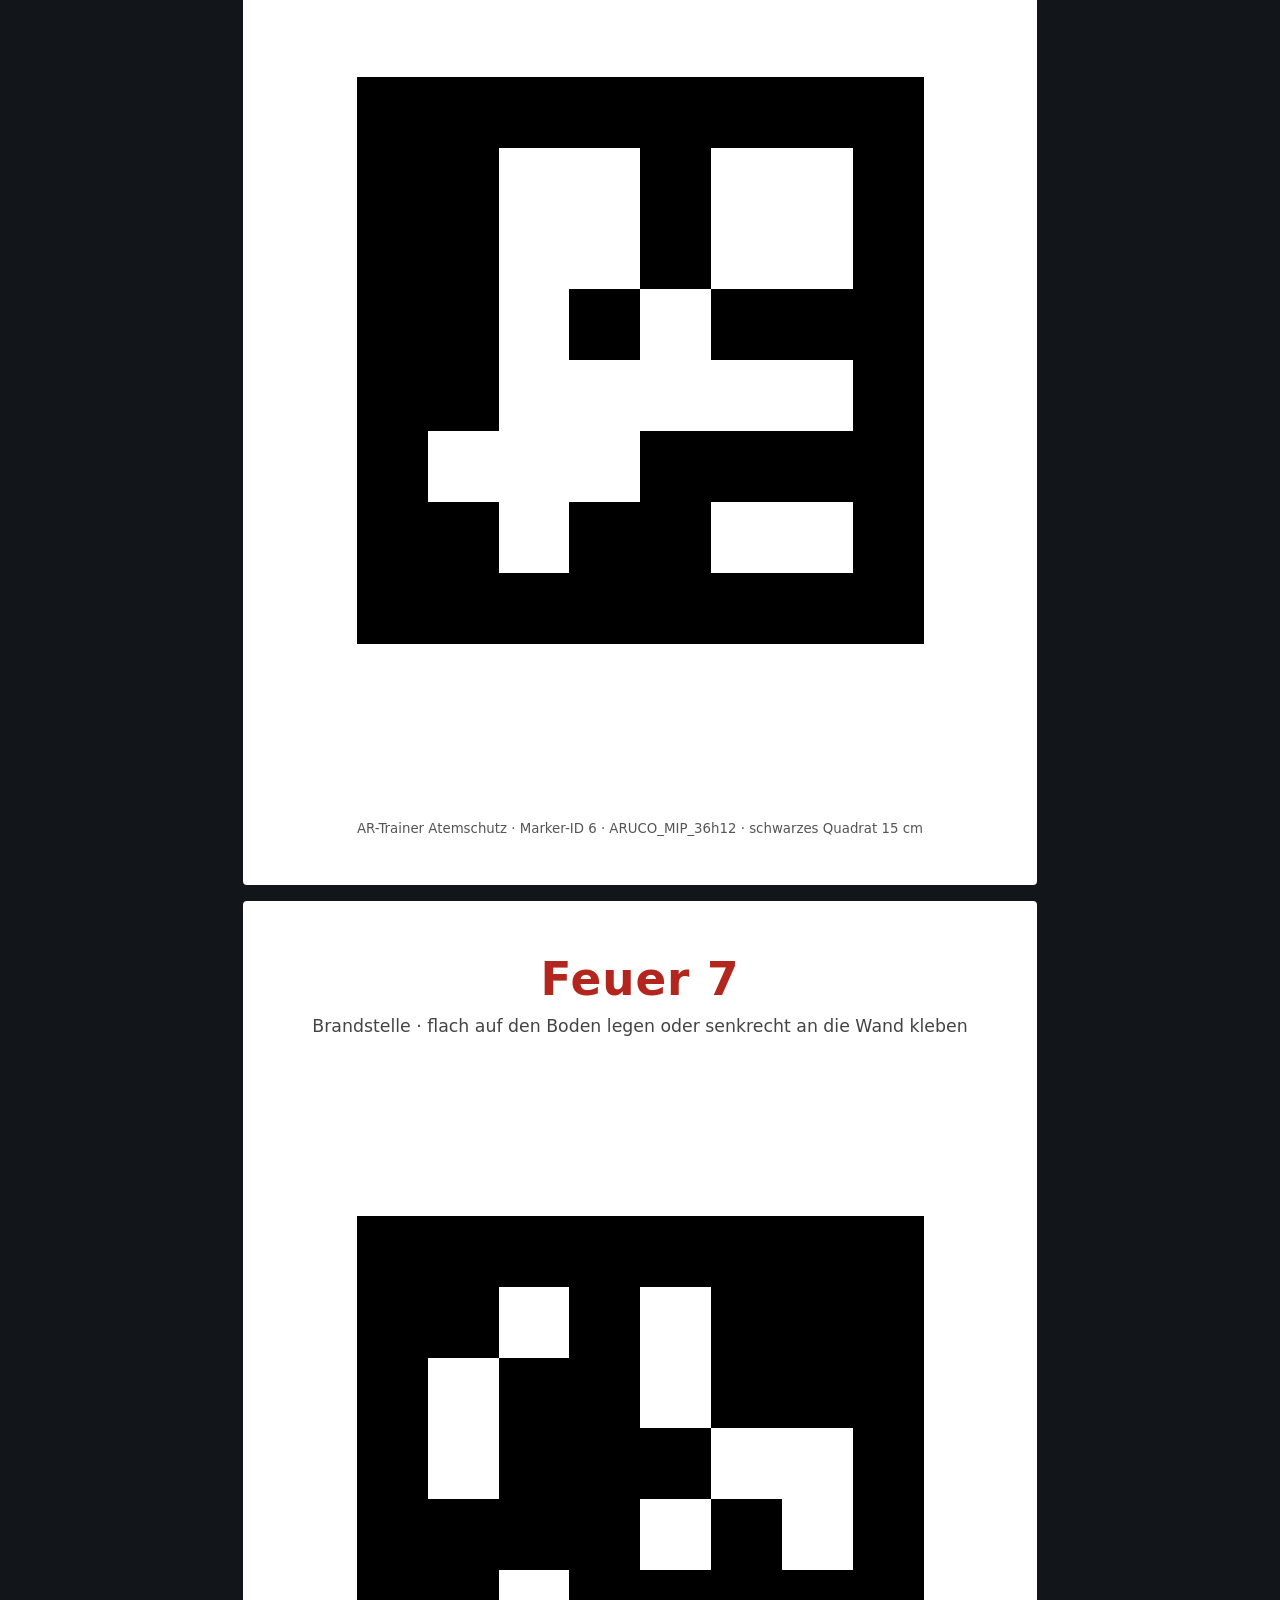
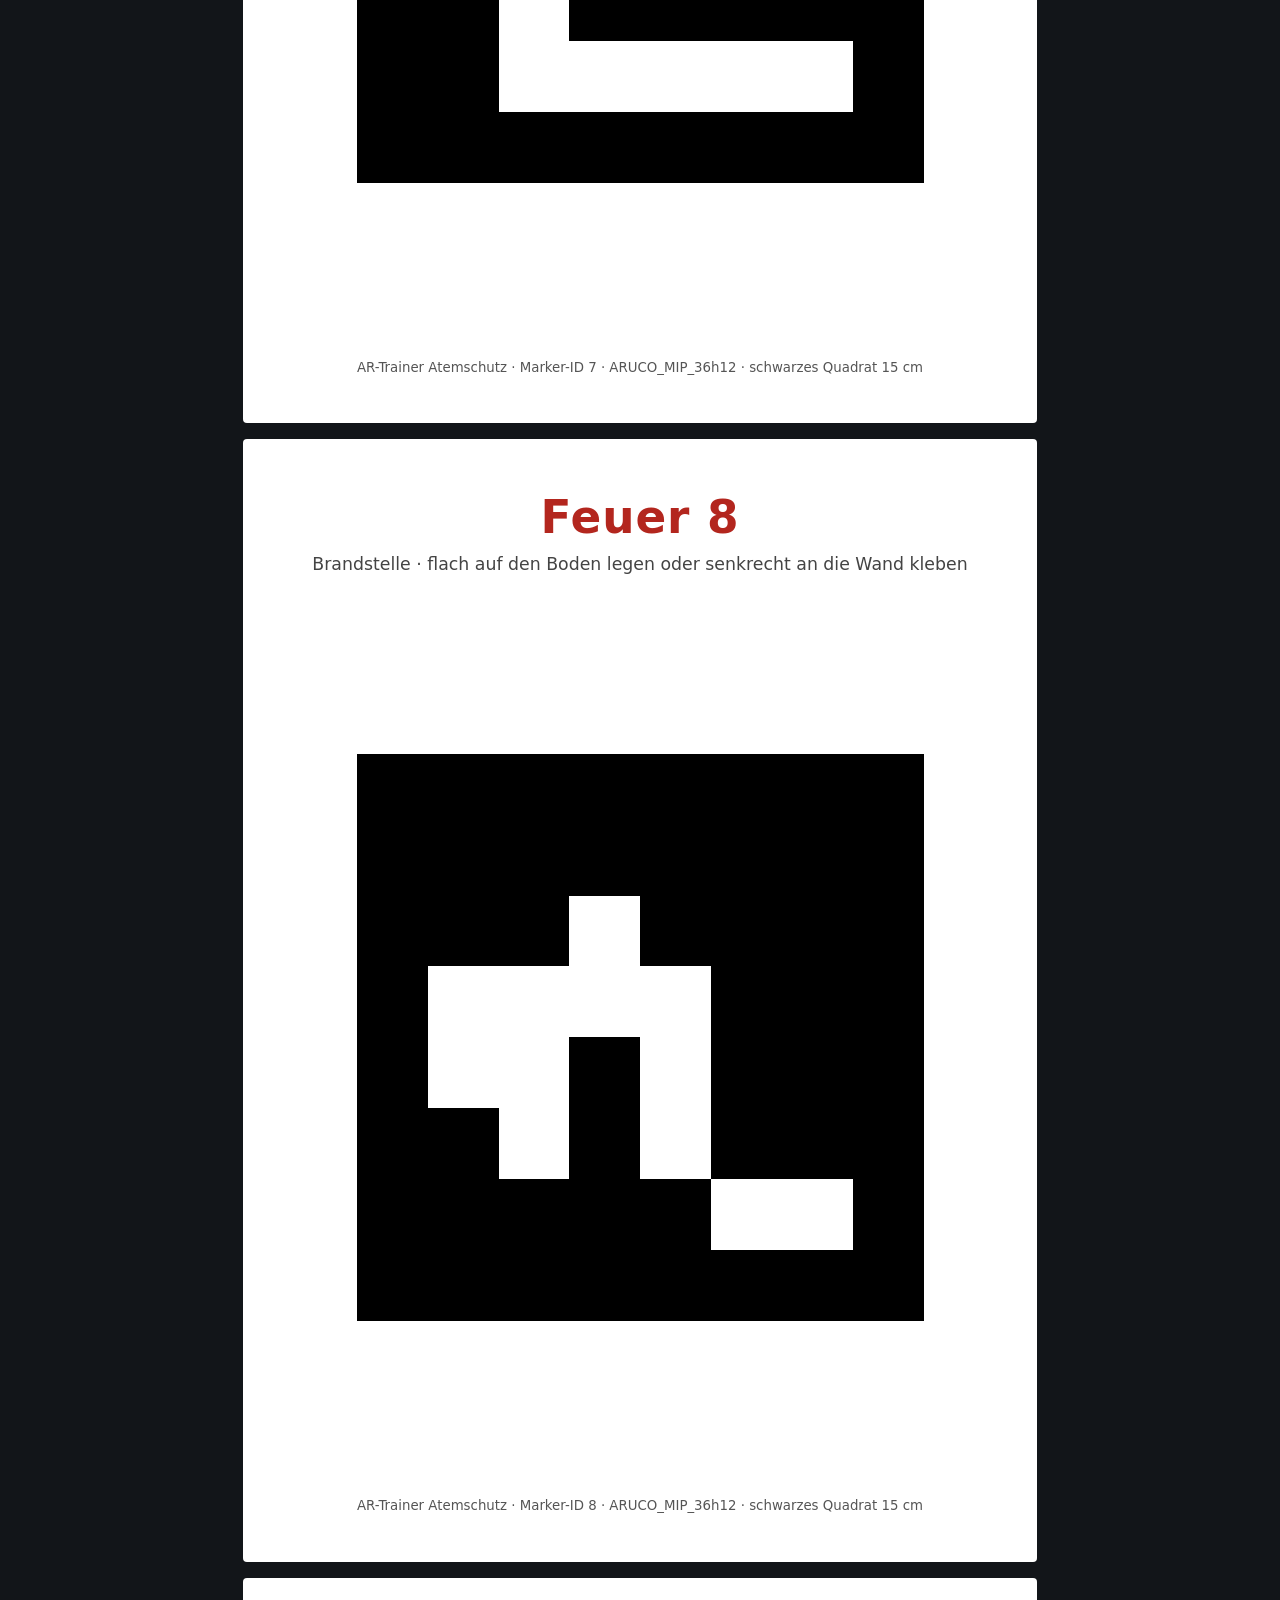
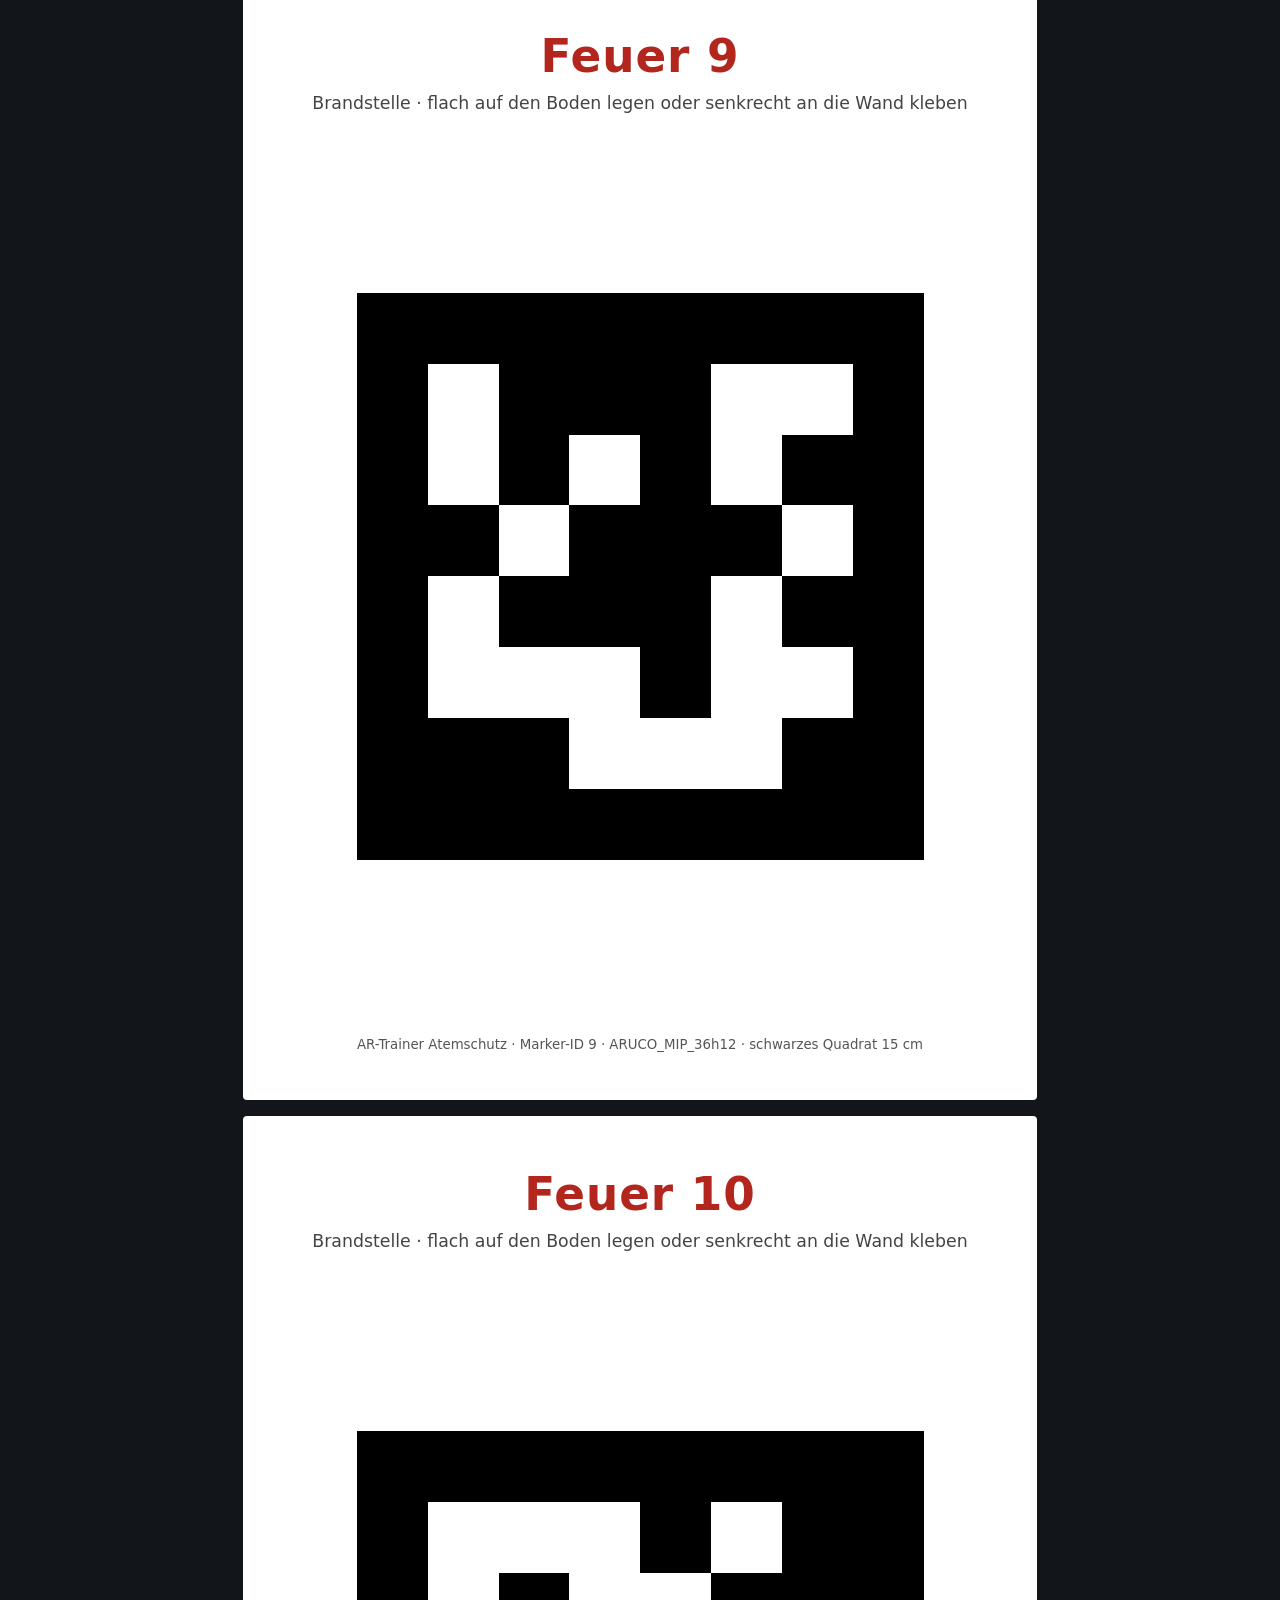
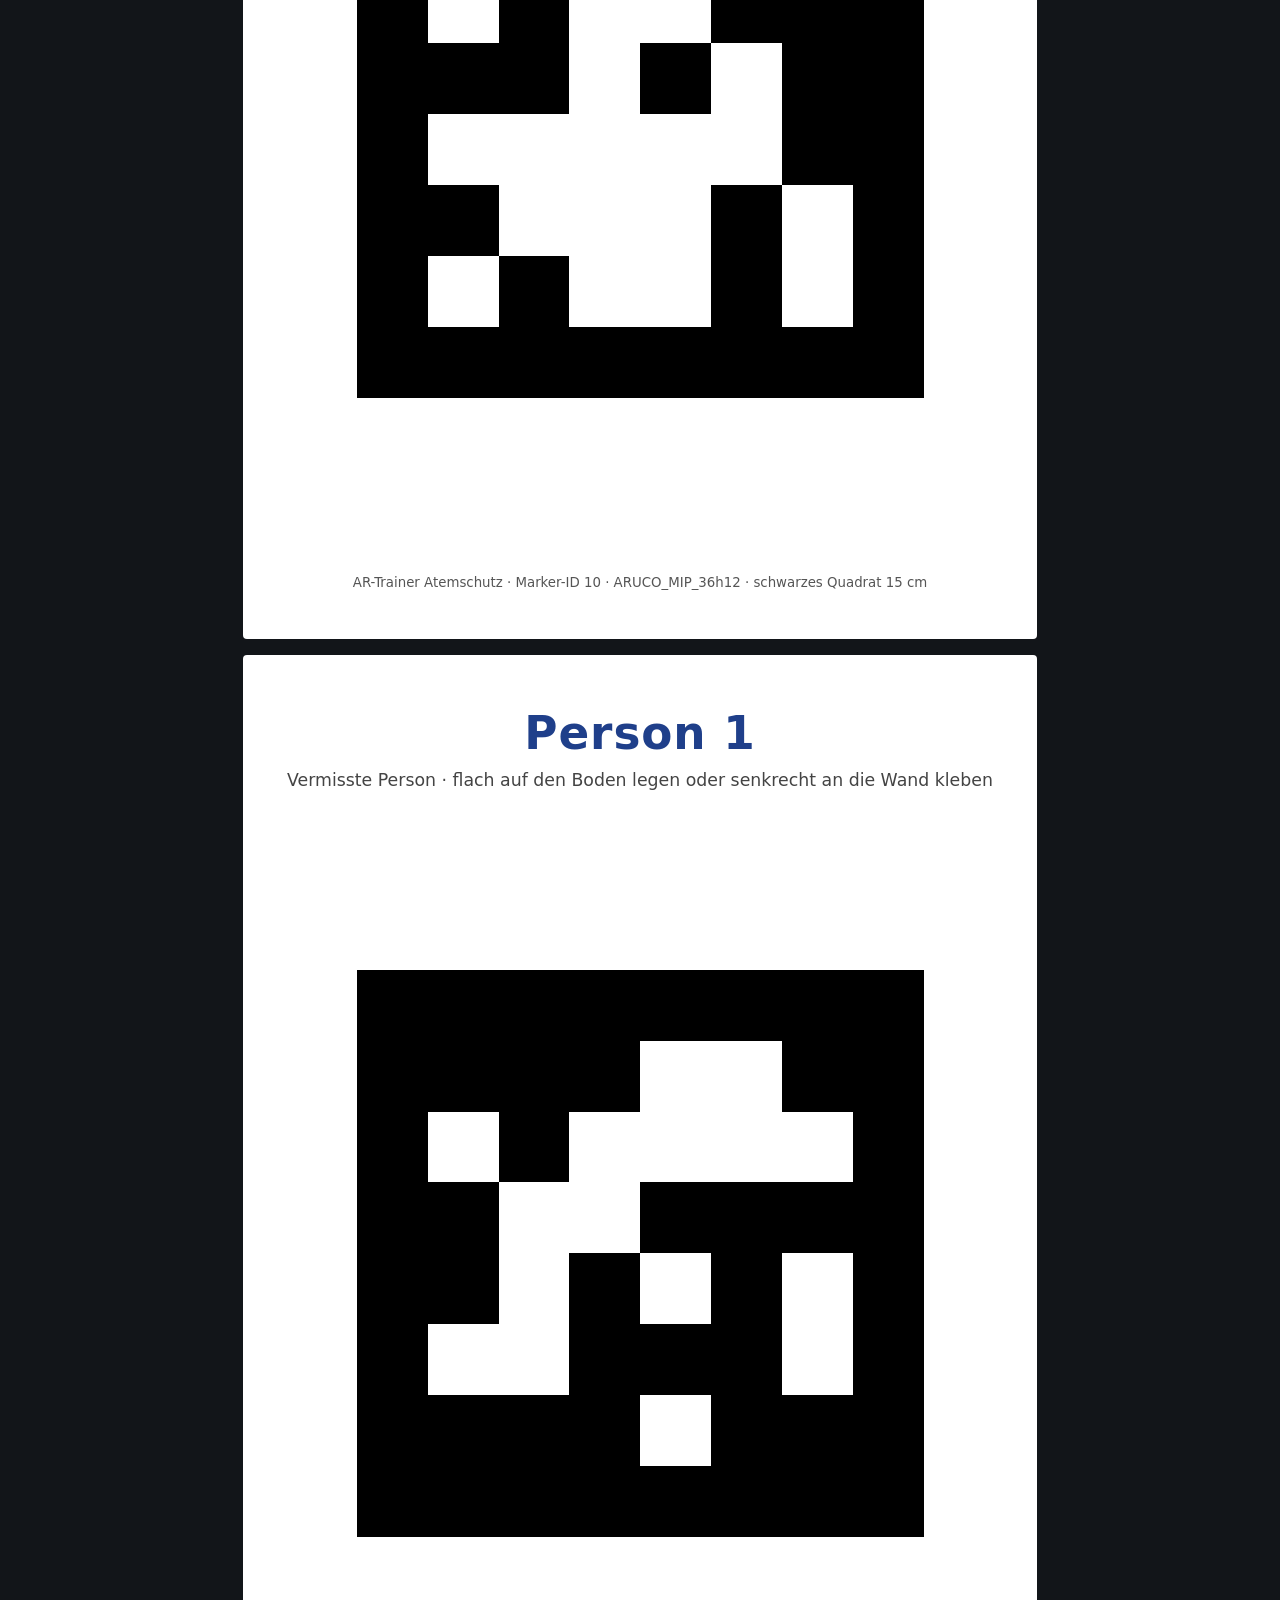
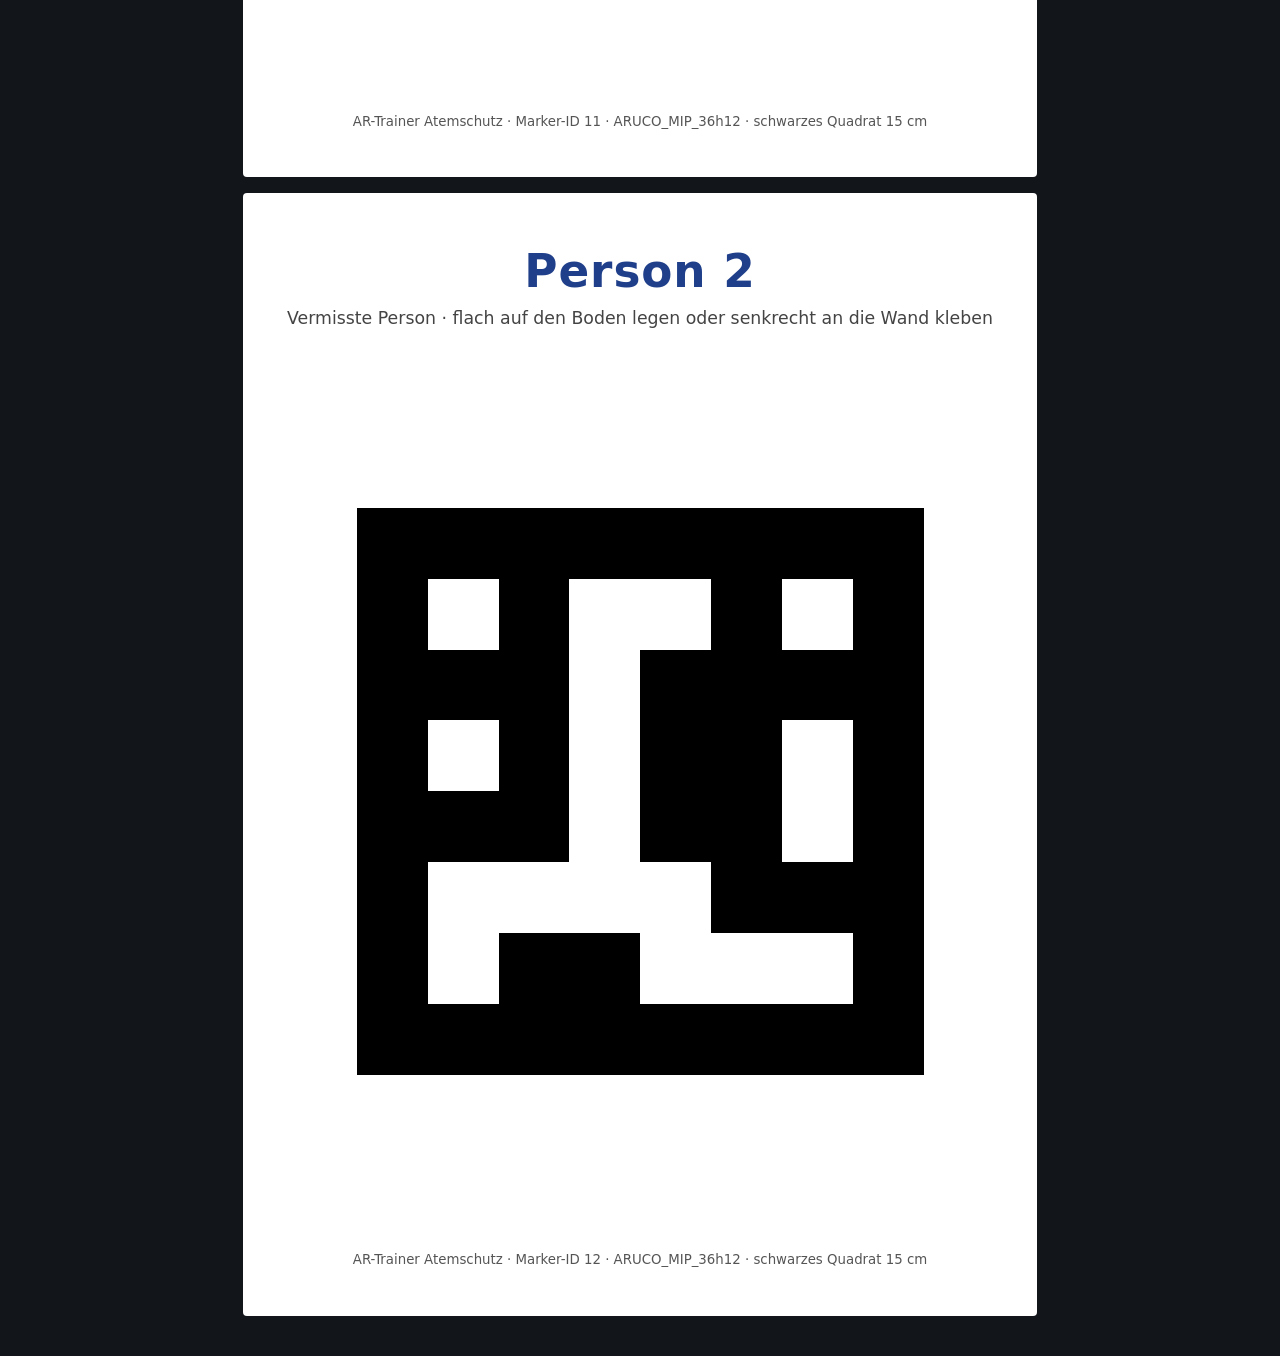
==== commit 76abf8a9: "Place fires at the marker again, wall-to-floor placement optional Since the wall-marker change, upri" ====
--- a/marker.html
+++ b/marker.html
@@ -71,7 +71,7 @@
   <div class="tools">
     <h1>Marker für den AR-Trainer</h1>
     <p>Mit <strong>100 % Größe</strong> drucken (nicht „an Seite anpassen“), dann die Kantenlänge des schwarzen Quadrats nachmessen und in der App unter Einstellungen → Markergröße eintragen. Marker nicht knicken.</p>
-    <p><strong>Wo hinlegen?</strong> Flach auf den Boden: gut erkennbar bis ca. 3,5 m (A4) bzw. 5 m (A3). An die Wand geklebt, Mitte in der eingestellten Höhe: erkennbar bis ca. 8 m und auch aus der Nähe gut im Blick. Feuer bzw. Person erscheint dann am Boden vor der Wand.</p>
+    <p><strong>Wo hinlegen?</strong> Flach auf den Boden: gut erkennbar bis ca. 3,5 m (A4) bzw. 5 m (A3). Senkrecht an die Wand geklebt: erkennbar bis ca. 8 m und auch aus der Nähe gut im Blick. Das Feuer erscheint direkt am Marker; in den Einstellungen lässt es sich auch an den Boden vor der Wand stellen.</p>
     <div class="row">
       <label for="paper">Papier <select id="paper"><option value="A4">A4 (bis 15 cm)</option><option value="A3">A3 (bis 22 cm)</option></select></label>
       <label for="size">Kantenlänge <input id="size" type="number" min="5" max="15" step="0.5" value="15"> cm</label>
@@ -95,18 +95,9 @@
     const PAPER = { A4: { w: 210, h: 297, max: 15 }, A3: { w: 297, h: 420, max: 22 } };
     const pageStyle = document.createElement('style');
     document.head.append(pageStyle);
-    // Höhe der Wandmarker aus den App-Einstellungen übernehmen, falls vorhanden.
-    let wallHeight = 1;
-    try {
-      const saved = JSON.parse(localStorage.getItem('ar-trainer-settings-v1') || '{}');
-      if (saved.wallHeight) wallHeight = saved.wallHeight;
-    } catch {
-      // Ohne gespeicherte Einstellungen gilt 1,0 m.
-    }
-    const wallText = `${wallHeight.toFixed(2).replace('.', ',').replace(/0$/, '')} m`;
     const TEXT = {
-      fire: `Brandstelle · flach auf den Boden legen oder an die Wand kleben (Mitte in ${wallText} Höhe)`,
-      person: `Vermisste Person · flach auf den Boden legen oder an die Wand kleben (Mitte in ${wallText} Höhe)`,
+      fire: 'Brandstelle · flach auf den Boden legen oder senkrecht an die Wand kleben',
+      person: 'Vermisste Person · flach auf den Boden legen oder senkrecht an die Wand kleben',
     };
 
     function svgFor(id) {
